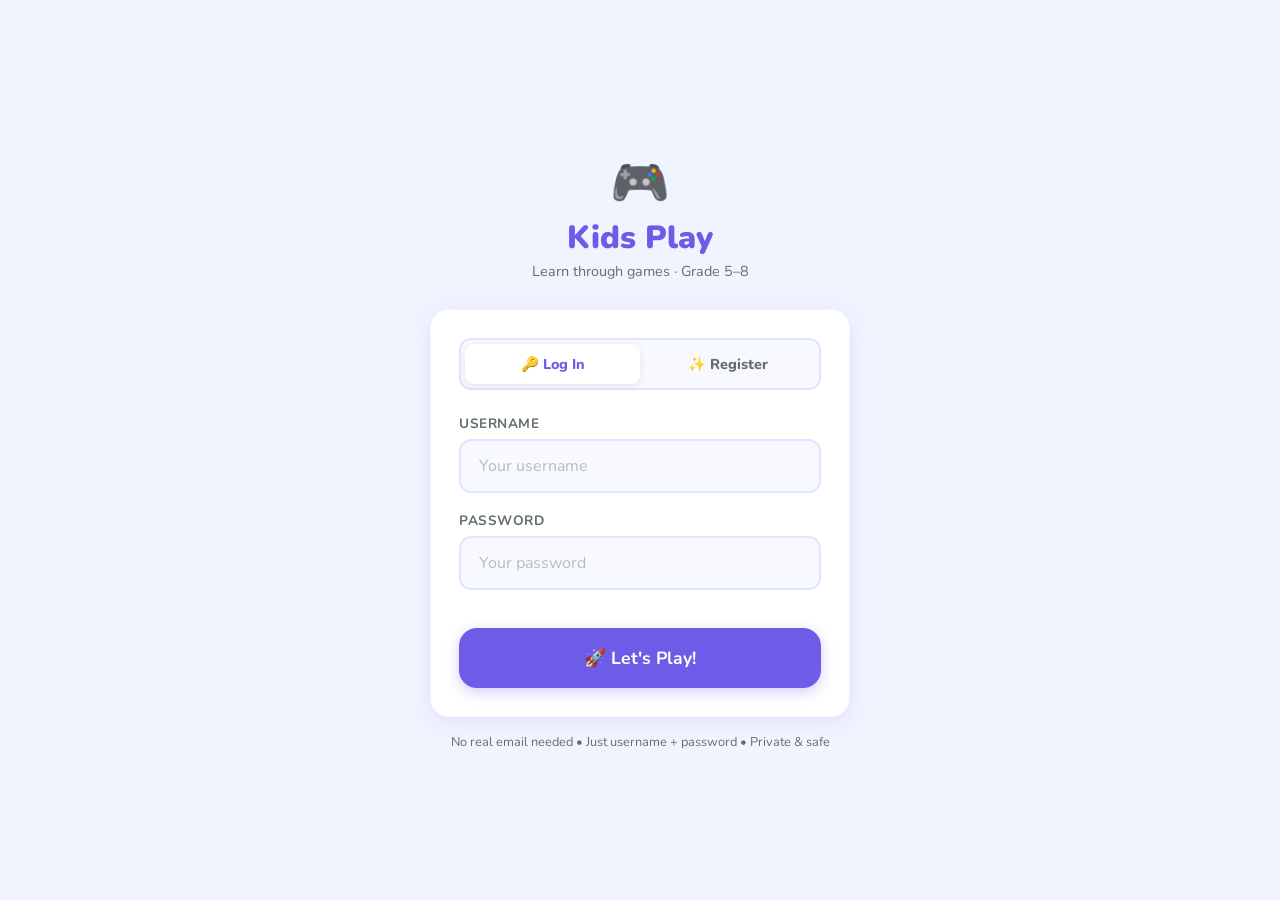
==== index.html @ 8d70ea82 "'Initial commit - Kids Play Phase 1" ====
<!doctype html>
<html lang="en">
<head>
  <meta charset="utf-8"/>
  <meta name="viewport" content="width=device-width, initial-scale=1"/>
  <title>Kids Play — Learn & Play!</title>
  <link rel="preconnect" href="https://fonts.googleapis.com"/>
  <link href="https://fonts.googleapis.com/css2?family=Nunito:wght@400;600;700;800;900&display=swap" rel="stylesheet"/>
  <link rel="stylesheet" href="css/style.css"/>
</head>
<body>
<div class="page-center">
  <div class="login-wrap">
    <div class="login-logo">
      <div class="login-logo-icon">🎮</div>
      <div class="login-logo-name">Kids Play</div>
      <div class="login-logo-tag">Learn through games · Grade 5–8</div>
    </div>

    <div class="card">
      <!-- Tabs -->
      <div class="login-tabs" role="tablist">
        <button class="login-tab active" id="tab-login" onclick="showTab('login')">🔑 Log In</button>
        <button class="login-tab" id="tab-register" onclick="showTab('register')">✨ Register</button>
      </div>

      <!-- Login form -->
      <div id="form-login">
        <div class="form-group">
          <label class="form-label" for="login-username">Username</label>
          <input type="text" id="login-username" class="form-input" placeholder="Your username" autocomplete="username" autocapitalize="none"/>
        </div>
        <div class="form-group">
          <label class="form-label" for="login-password">Password</label>
          <input type="password" id="login-password" class="form-input" placeholder="Your password" autocomplete="current-password"/>
        </div>
        <p class="form-error" id="login-error"></p>
        <button class="btn btn-primary btn-full btn-lg" id="login-btn" onclick="doLogin()">
          🚀 Let's Play!
        </button>
      </div>

      <!-- Register form -->
      <div id="form-register" class="hidden">
        <div class="form-group">
          <label class="form-label" for="reg-name">Your Name</label>
          <input type="text" id="reg-name" class="form-input" placeholder="e.g. Aarav" autocomplete="given-name"/>
        </div>
        <div class="form-group">
          <label class="form-label" for="reg-username">Choose a Username</label>
          <input type="text" id="reg-username" class="form-input" placeholder="e.g. aarav2024" autocomplete="username" autocapitalize="none"/>
          <p style="font-size:0.78rem; color:var(--text-muted); margin-top:4px;">Letters and numbers only. No spaces.</p>
        </div>
        <div class="form-group">
          <label class="form-label" for="reg-grade">Your Grade</label>
          <select id="reg-grade" class="form-input">
            <option value="">Select your grade...</option>
            <option value="5">Grade 5</option>
            <option value="6">Grade 6</option>
            <option value="7">Grade 7</option>
            <option value="8">Grade 8</option>
          </select>
        </div>
        <div class="form-group">
          <label class="form-label" for="reg-password">Password</label>
          <input type="password" id="reg-password" class="form-input" placeholder="At least 6 characters" autocomplete="new-password"/>
        </div>
        <p class="form-error" id="reg-error"></p>
        <button class="btn btn-success btn-full btn-lg" id="reg-btn" onclick="doRegister()">
          🌟 Create Account
        </button>
      </div>
    </div>

    <p style="text-align:center; font-size:0.8rem; color:var(--text-muted); margin-top:16px;">
      No real email needed • Just username + password • Private & safe
    </p>
  </div>
</div>

<script type="module">
  import { login, register, getSession } from "./js/auth.js";

  // If already logged in, go straight to dashboard
  (async () => {
    const session = await getSession();
    if (session) window.location.href = "pages/dashboard.html";
  })();

  window.showTab = function(tab) {
    document.getElementById("form-login").classList.toggle("hidden", tab !== "login");
    document.getElementById("form-register").classList.toggle("hidden", tab !== "register");
    document.getElementById("tab-login").classList.toggle("active", tab === "login");
    document.getElementById("tab-register").classList.toggle("active", tab === "register");
    document.getElementById("login-error").textContent = "";
    document.getElementById("reg-error").textContent = "";
  };

  window.doLogin = async function() {
    const username = document.getElementById("login-username").value.trim();
    const password = document.getElementById("login-password").value;
    const errEl    = document.getElementById("login-error");
    const btn      = document.getElementById("login-btn");

    if (!username || !password) { errEl.textContent = "Please enter your username and password."; return; }

    btn.disabled = true;
    btn.textContent = "Logging in...";
    errEl.textContent = "";

    try {
      await login({ username, password });
      window.location.href = "pages/dashboard.html";
    } catch (err) {
      errEl.textContent = "Username or password is wrong. Try again!";
      btn.disabled = false;
      btn.innerHTML = "🚀 Let's Play!";
    }
  };

  window.doRegister = async function() {
    const displayName = document.getElementById("reg-name").value.trim();
    const username    = document.getElementById("reg-username").value.trim().toLowerCase();
    const gradeId     = Number(document.getElementById("reg-grade").value);
    const password    = document.getElementById("reg-password").value;
    const errEl       = document.getElementById("reg-error");
    const btn         = document.getElementById("reg-btn");

    if (!displayName) { errEl.textContent = "Please enter your name."; return; }
    if (!username || !/^[a-z0-9_]+$/.test(username)) { errEl.textContent = "Username: letters and numbers only, no spaces."; return; }
    if (!gradeId) { errEl.textContent = "Please select your grade."; return; }
    if (password.length < 6) { errEl.textContent = "Password must be at least 6 characters."; return; }

    btn.disabled = true;
    btn.textContent = "Creating account...";
    errEl.textContent = "";

    try {
      await register({ username, displayName, password, gradeId });
      window.location.href = "pages/dashboard.html";
    } catch (err) {
      if (err.message?.includes("already")) {
        errEl.textContent = "That username is already taken. Try a different one!";
      } else {
        errEl.textContent = "Something went wrong. Please try again.";
      }
      btn.disabled = false;
      btn.innerHTML = "🌟 Create Account";
    }
  };

  // Allow Enter key to submit
  document.addEventListener("keydown", e => {
    if (e.key !== "Enter") return;
    const loginHidden = document.getElementById("form-login").classList.contains("hidden");
    if (!loginHidden) window.doLogin();
    else window.doRegister();
  });
</script>
</body>
</html>
---- css/style.css ----
@import url("https://fonts.googleapis.com/css2?family=Nunito:wght@400;600;700;800;900&display=swap");

*, *::before, *::after { box-sizing: border-box; margin: 0; padding: 0; }

:root {
  /* Brand */
  --primary:       #6c5ce7;
  --primary-light: #a29bfe;
  --primary-dark:  #5a4bd1;
  --secondary:     #00b894;
  --accent:        #fdcb6e;
  --danger:        #e17055;
  --info:          #0984e3;

  /* Background */
  --bg:            #f0f4ff;
  --bg-card:       #ffffff;
  --bg-muted:      #f8f9ff;

  /* Text */
  --text:          #2d3436;
  --text-muted:    #636e72;
  --text-light:    #b2bec3;

  /* Subject colours */
  --math-color:    #6c5ce7;
  --sci-color:     #00b894;
  --eng-color:     #0984e3;
  --soc-color:     #e17055;
  --hin-color:     #e84393;
  --csc-color:     #00cec9;

  /* Game colours */
  --correct:       #00b894;
  --correct-bg:    #e8f8f5;
  --wrong:         #e17055;
  --wrong-bg:      #fdf0ec;
  --streak:        #fdcb6e;

  /* Borders & shadows */
  --border:        #e0e6ff;
  --shadow:        0 4px 20px rgba(108,92,231,0.12);
  --shadow-sm:     0 2px 8px rgba(0,0,0,0.08);
  --shadow-lg:     0 8px 32px rgba(108,92,231,0.18);

  /* Radius */
  --r:             18px;
  --r-sm:          12px;
  --r-xs:          8px;
}

html { scroll-behavior: smooth; }

body {
  font-family: "Nunito", sans-serif;
  background: var(--bg);
  color: var(--text);
  min-height: 100vh;
  -webkit-font-smoothing: antialiased;
}

/* ---- Buttons ---- */
.btn {
  display: inline-flex;
  align-items: center;
  justify-content: center;
  gap: 8px;
  padding: 14px 28px;
  border: none;
  border-radius: var(--r-sm);
  font-family: inherit;
  font-size: 1rem;
  font-weight: 700;
  cursor: pointer;
  transition: transform 0.12s, box-shadow 0.15s, background 0.15s;
  min-height: 50px;
  text-decoration: none;
  white-space: nowrap;
}
.btn:active { transform: scale(0.96); }
.btn:disabled { opacity: 0.55; cursor: default; transform: none; }

.btn-primary { background: var(--primary); color: #fff; box-shadow: 0 4px 14px rgba(108,92,231,0.3); }
.btn-primary:hover:not(:disabled) { background: var(--primary-dark); box-shadow: 0 6px 20px rgba(108,92,231,0.4); }

.btn-success { background: var(--secondary); color: #fff; box-shadow: 0 4px 14px rgba(0,184,148,0.3); }
.btn-success:hover:not(:disabled) { background: #00a381; }

.btn-outline { background: transparent; color: var(--primary); border: 2px solid var(--primary); }
.btn-outline:hover:not(:disabled) { background: var(--primary); color: #fff; }

.btn-ghost { background: var(--bg-muted); color: var(--text-muted); border: 2px solid var(--border); }
.btn-ghost:hover:not(:disabled) { background: var(--border); color: var(--text); }

.btn-lg { padding: 18px 36px; font-size: 1.1rem; min-height: 58px; border-radius: var(--r); }
.btn-full { width: 100%; }

/* ---- Card ---- */
.card {
  background: var(--bg-card);
  border-radius: var(--r);
  box-shadow: var(--shadow);
  padding: 28px;
  border: 1px solid rgba(108,92,231,0.08);
}
.card-sm { padding: 18px; border-radius: var(--r-sm); }

/* ---- Form ---- */
.form-group { margin-bottom: 18px; }
.form-label {
  display: block;
  font-size: 0.85rem;
  font-weight: 700;
  color: var(--text-muted);
  margin-bottom: 6px;
  text-transform: uppercase;
  letter-spacing: 0.04em;
}
.form-input {
  display: block;
  width: 100%;
  padding: 14px 18px;
  border: 2px solid var(--border);
  border-radius: var(--r-sm);
  font-family: inherit;
  font-size: 1rem;
  color: var(--text);
  background: var(--bg-muted);
  outline: none;
  transition: border-color 0.18s, box-shadow 0.18s;
}
.form-input:focus {
  border-color: var(--primary);
  box-shadow: 0 0 0 3px rgba(108,92,231,0.12);
}
.form-input::placeholder { color: var(--text-light); }
select.form-input { cursor: pointer; }

.form-error {
  color: var(--danger);
  font-size: 0.85rem;
  font-weight: 600;
  margin-top: 6px;
  min-height: 20px;
}

/* ---- Page layout ---- */
.page-center {
  min-height: 100vh;
  display: flex;
  align-items: center;
  justify-content: center;
  padding: 20px;
}
.page-wrap {
  max-width: 900px;
  margin: 0 auto;
  padding: 24px 20px;
}

/* ---- Header / nav bar ---- */
.kp-header {
  background: #fff;
  border-bottom: 2px solid var(--border);
  padding: 14px 20px;
  position: sticky;
  top: 0;
  z-index: 50;
  display: flex;
  align-items: center;
  gap: 12px;
}
.kp-logo {
  font-size: 1.4rem;
  font-weight: 900;
  color: var(--primary);
  text-decoration: none;
  display: flex;
  align-items: center;
  gap: 8px;
}
.kp-logo .logo-dot { color: var(--accent); }
.kp-header-right { margin-left: auto; display: flex; align-items: center; gap: 10px; }
.kp-avatar {
  width: 38px; height: 38px;
  border-radius: 50%;
  display: flex; align-items: center; justify-content: center;
  font-size: 1rem; font-weight: 800; color: #fff;
}
.kp-username { font-weight: 700; font-size: 0.95rem; color: var(--text); }

/* ---- Section heading ---- */
.section-title {
  font-size: 1.4rem;
  font-weight: 800;
  color: var(--text);
  margin-bottom: 6px;
}
.section-sub {
  font-size: 0.95rem;
  color: var(--text-muted);
  margin-bottom: 24px;
}

/* ---- Subject cards grid ---- */
.subject-grid {
  display: grid;
  grid-template-columns: repeat(auto-fill, minmax(160px, 1fr));
  gap: 16px;
  margin-bottom: 30px;
}
.subject-card {
  background: var(--bg-card);
  border-radius: var(--r);
  padding: 24px 16px;
  text-align: center;
  cursor: pointer;
  border: 3px solid transparent;
  box-shadow: var(--shadow-sm);
  transition: transform 0.15s, box-shadow 0.15s, border-color 0.15s;
  user-select: none;
}
.subject-card:hover { transform: translateY(-4px); box-shadow: var(--shadow); }
.subject-card.active {
  border-color: var(--subject-color, var(--primary));
  box-shadow: 0 0 0 4px rgba(108,92,231,0.12);
  transform: translateY(-2px);
}
.subject-emoji { font-size: 2.4rem; margin-bottom: 10px; }
.subject-name { font-size: 0.95rem; font-weight: 800; color: var(--text); }
.subject-count { font-size: 0.78rem; color: var(--text-muted); margin-top: 4px; }

/* ---- Topic list ---- */
.topic-list {
  display: grid;
  grid-template-columns: repeat(auto-fill, minmax(200px, 1fr));
  gap: 12px;
}
.topic-card {
  background: var(--bg-card);
  border-radius: var(--r-sm);
  padding: 18px 20px;
  cursor: pointer;
  border: 2px solid var(--border);
  box-shadow: var(--shadow-sm);
  transition: transform 0.12s, border-color 0.15s, box-shadow 0.15s;
  display: flex;
  align-items: center;
  gap: 12px;
}
.topic-card:hover {
  transform: translateY(-2px);
  border-color: var(--primary-light);
  box-shadow: var(--shadow);
}
.topic-icon {
  width: 40px; height: 40px;
  border-radius: 50%;
  display: flex; align-items: center; justify-content: center;
  font-size: 1.1rem;
  flex-shrink: 0;
}
.topic-info { flex: 1; }
.topic-name { font-weight: 800; font-size: 0.95rem; color: var(--text); }
.topic-desc { font-size: 0.78rem; color: var(--text-muted); margin-top: 2px; }
.topic-arrow { color: var(--text-light); font-size: 1.2rem; }

/* ---- Breadcrumb ---- */
.breadcrumb {
  display: flex;
  align-items: center;
  gap: 6px;
  font-size: 0.85rem;
  color: var(--text-muted);
  margin-bottom: 20px;
  flex-wrap: wrap;
}
.breadcrumb span { color: var(--primary); font-weight: 700; }
.breadcrumb .sep { color: var(--text-light); }

/* ---- Game screen ---- */
.game-wrap {
  max-width: 680px;
  margin: 0 auto;
  padding: 20px;
}

.game-progress-bar {
  background: var(--border);
  border-radius: 999px;
  height: 10px;
  margin-bottom: 10px;
  overflow: hidden;
}
.game-progress-fill {
  height: 100%;
  background: linear-gradient(90deg, var(--primary), var(--primary-light));
  border-radius: 999px;
  transition: width 0.4s ease;
}

.game-stats {
  display: flex;
  justify-content: space-between;
  align-items: center;
  margin-bottom: 24px;
  flex-wrap: wrap;
  gap: 8px;
}
.game-stat {
  display: flex;
  align-items: center;
  gap: 5px;
  font-weight: 700;
  font-size: 0.9rem;
  background: var(--bg-card);
  border-radius: 999px;
  padding: 6px 14px;
  box-shadow: var(--shadow-sm);
}
.stat-icon { font-size: 1rem; }

/* Question card */
.question-card {
  background: var(--bg-card);
  border-radius: var(--r);
  padding: 28px;
  box-shadow: var(--shadow);
  margin-bottom: 20px;
  border: 2px solid var(--border);
}
.question-meta {
  font-size: 0.8rem;
  font-weight: 700;
  color: var(--primary);
  text-transform: uppercase;
  letter-spacing: 0.05em;
  margin-bottom: 12px;
}
.question-text {
  font-size: 1.2rem;
  font-weight: 800;
  color: var(--text);
  line-height: 1.5;
  margin-bottom: 24px;
}

/* Options */
.options-grid {
  display: grid;
  grid-template-columns: 1fr 1fr;
  gap: 12px;
}
.option-btn {
  background: var(--bg-muted);
  border: 2.5px solid var(--border);
  border-radius: var(--r-sm);
  padding: 14px 16px;
  text-align: left;
  cursor: pointer;
  font-family: inherit;
  font-size: 0.95rem;
  font-weight: 700;
  color: var(--text);
  display: flex;
  align-items: center;
  gap: 10px;
  transition: background 0.12s, border-color 0.12s, transform 0.12s, box-shadow 0.12s;
  min-height: 56px;
}
.option-btn:hover:not(:disabled) {
  background: #f0ecff;
  border-color: var(--primary-light);
  transform: translateY(-1px);
  box-shadow: var(--shadow-sm);
}
.option-letter {
  width: 30px; height: 30px;
  border-radius: 50%;
  background: var(--border);
  color: var(--text-muted);
  display: flex; align-items: center; justify-content: center;
  font-weight: 900;
  font-size: 0.85rem;
  flex-shrink: 0;
  transition: background 0.12s, color 0.12s;
}
.option-btn:hover:not(:disabled) .option-letter {
  background: var(--primary);
  color: #fff;
}
.option-btn.correct {
  background: var(--correct-bg) !important;
  border-color: var(--correct) !important;
}
.option-btn.correct .option-letter {
  background: var(--correct) !important;
  color: #fff !important;
}
.option-btn.wrong {
  background: var(--wrong-bg) !important;
  border-color: var(--wrong) !important;
}
.option-btn.wrong .option-letter {
  background: var(--wrong) !important;
  color: #fff !important;
}
.option-btn:disabled { cursor: default; transform: none; }

/* Feedback box */
.feedback-box {
  border-radius: var(--r-sm);
  padding: 18px 20px;
  margin-top: 16px;
  animation: slideUp 0.3s ease-out;
  display: none;
}
.feedback-box.show { display: block; }
.feedback-box.correct {
  background: var(--correct-bg);
  border: 2px solid var(--correct);
}
.feedback-box.wrong {
  background: var(--wrong-bg);
  border: 2px solid var(--wrong);
}
.feedback-title {
  font-size: 1.05rem;
  font-weight: 900;
  margin-bottom: 6px;
  display: flex;
  align-items: center;
  gap: 8px;
}
.feedback-title.correct { color: var(--correct); }
.feedback-title.wrong   { color: var(--wrong); }
.feedback-body { font-size: 0.9rem; color: var(--text); line-height: 1.55; }
.feedback-explanation {
  margin-top: 8px;
  padding-top: 8px;
  border-top: 1px solid rgba(0,0,0,0.08);
  font-size: 0.88rem;
  color: var(--text-muted);
}

/* ---- Results screen ---- */
.results-card {
  background: var(--bg-card);
  border-radius: var(--r);
  box-shadow: var(--shadow-lg);
  padding: 36px 28px;
  text-align: center;
  max-width: 520px;
  margin: 0 auto;
}
.results-emoji { font-size: 3.5rem; margin-bottom: 10px; }
.results-title {
  font-size: 1.8rem;
  font-weight: 900;
  color: var(--primary);
  margin-bottom: 6px;
}
.results-subtitle { font-size: 1rem; color: var(--text-muted); margin-bottom: 24px; }

.stats-grid {
  display: grid;
  grid-template-columns: repeat(3, 1fr);
  gap: 14px;
  margin-bottom: 24px;
}
.stat-block {
  background: var(--bg-muted);
  border-radius: var(--r-sm);
  padding: 16px 10px;
  border: 2px solid var(--border);
}
.stat-value {
  font-size: 1.6rem;
  font-weight: 900;
  color: var(--primary);
  line-height: 1;
}
.stat-label {
  font-size: 0.75rem;
  color: var(--text-muted);
  font-weight: 700;
  margin-top: 4px;
  text-transform: uppercase;
  letter-spacing: 0.04em;
}

.results-actions {
  display: flex;
  flex-direction: column;
  gap: 10px;
}

/* ---- Login page ---- */
.login-wrap {
  max-width: 420px;
  width: 100%;
}
.login-logo {
  text-align: center;
  margin-bottom: 28px;
}
.login-logo-icon { font-size: 3rem; }
.login-logo-name {
  font-size: 2rem;
  font-weight: 900;
  color: var(--primary);
}
.login-logo-tag { font-size: 0.9rem; color: var(--text-muted); margin-top: 2px; }
.login-tabs {
  display: flex;
  background: var(--bg-muted);
  border-radius: var(--r-sm);
  padding: 4px;
  margin-bottom: 24px;
  border: 2px solid var(--border);
}
.login-tab {
  flex: 1;
  padding: 10px;
  text-align: center;
  border-radius: 9px;
  font-weight: 800;
  font-size: 0.9rem;
  cursor: pointer;
  color: var(--text-muted);
  transition: background 0.15s, color 0.15s, box-shadow 0.15s;
  border: none;
  background: transparent;
  font-family: inherit;
}
.login-tab.active {
  background: #fff;
  color: var(--primary);
  box-shadow: var(--shadow-sm);
}

/* ---- Floating stars animation ---- */
@keyframes slideUp {
  from { opacity: 0; transform: translateY(10px); }
  to   { opacity: 1; transform: translateY(0); }
}
@keyframes bounce {
  0%,100% { transform: scale(1); }
  50%      { transform: scale(1.2); }
}
@keyframes confetti {
  0%   { transform: translateY(0) rotate(0deg); opacity: 1; }
  100% { transform: translateY(-80px) rotate(360deg); opacity: 0; }
}
.score-pop {
  position: fixed;
  font-size: 1.6rem;
  font-weight: 900;
  color: var(--secondary);
  pointer-events: none;
  animation: confetti 1s ease-out forwards;
  z-index: 999;
}

/* ---- Streak badge ---- */
.streak-badge {
  background: linear-gradient(135deg, var(--accent), #f0a500);
  color: #fff;
  border-radius: 999px;
  padding: 4px 12px;
  font-size: 0.85rem;
  font-weight: 800;
  display: inline-flex;
  align-items: center;
  gap: 4px;
  box-shadow: 0 2px 8px rgba(253,203,110,0.4);
  animation: bounce 0.3s ease;
}

/* ---- Avatar colours ---- */
.avatar-purple  { background: #6c5ce7; }
.avatar-green   { background: #00b894; }
.avatar-blue    { background: #0984e3; }
.avatar-orange  { background: #e17055; }
.avatar-pink    { background: #e84393; }
.avatar-teal    { background: #00cec9; }

/* ---- Empty state ---- */
.empty-state {
  text-align: center;
  padding: 40px 20px;
  color: var(--text-muted);
}
.empty-state-emoji { font-size: 3rem; margin-bottom: 12px; }
.empty-state-text { font-size: 1rem; font-weight: 700; }

/* ---- Utility ---- */
.hidden { display: none !important; }
.text-center { text-align: center; }
.mt-4 { margin-top: 16px; }
.mb-4 { margin-bottom: 16px; }
.gap-2 { gap: 8px; }
.fw-bold { font-weight: 800; }
.text-primary { color: var(--primary); }
.text-muted { color: var(--text-muted); }
.text-success { color: var(--correct); }
.text-danger  { color: var(--wrong); }

/* ---- Responsive ---- */
@media (max-width: 600px) {
  .options-grid { grid-template-columns: 1fr; }
  .stats-grid { grid-template-columns: repeat(2, 1fr); }
  .subject-grid { grid-template-columns: repeat(2, 1fr); }
  .topic-list { grid-template-columns: 1fr; }
  .question-text { font-size: 1.05rem; }
  .card { padding: 18px; }
  .game-wrap { padding: 12px; }
  input, select, textarea, button { font-size: 16px !important; }
}
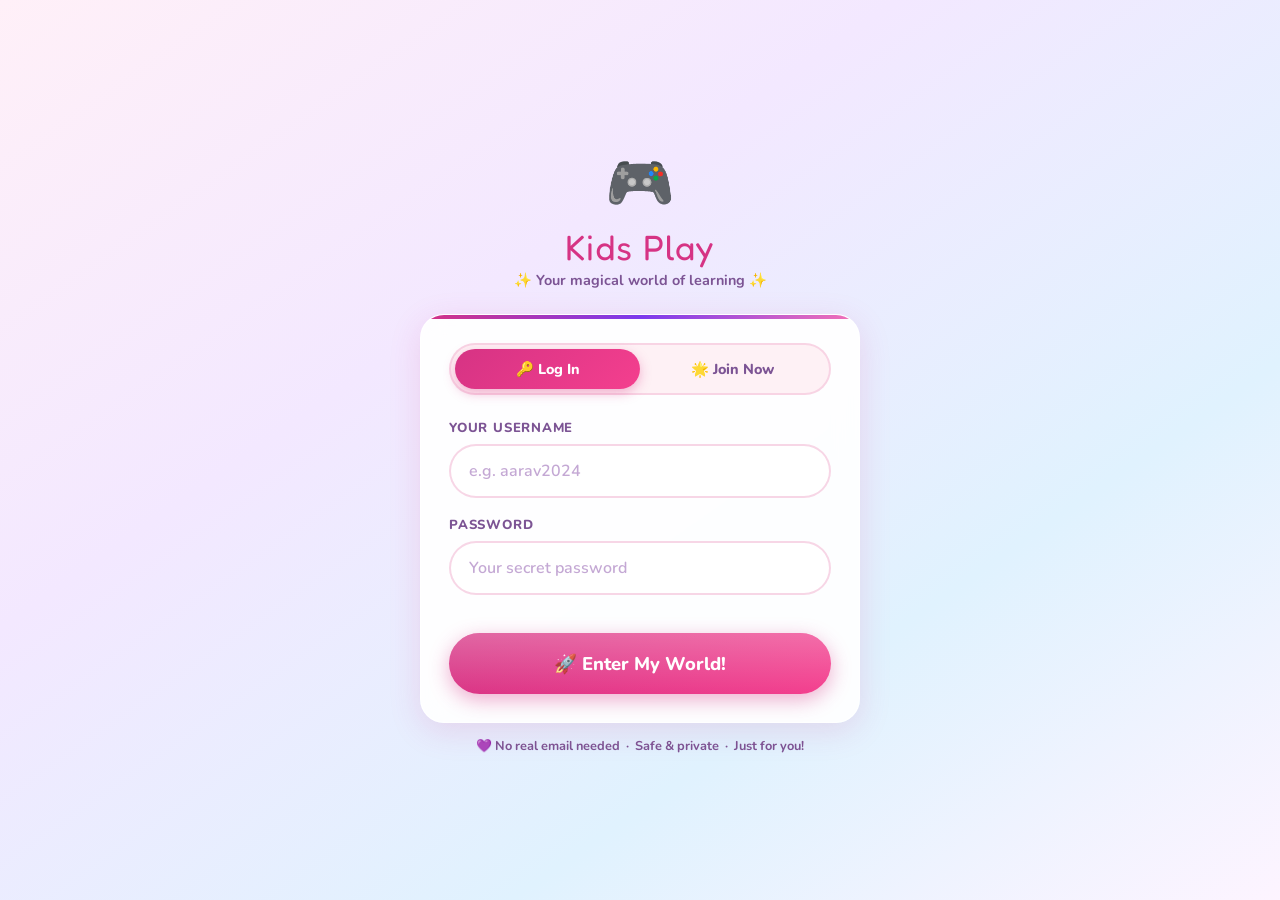
==== commit 7638b128: "Magical UI overhaul + avatar system" ====
--- a/index.html
+++ b/index.html
@@ -3,56 +3,54 @@
 <head>
   <meta charset="utf-8"/>
   <meta name="viewport" content="width=device-width, initial-scale=1"/>
-  <title>Kids Play — Learn & Play!</title>
+  <title>Kids Play ✨ — Your Magical Learning World</title>
   <link rel="preconnect" href="https://fonts.googleapis.com"/>
-  <link href="https://fonts.googleapis.com/css2?family=Nunito:wght@400;600;700;800;900&display=swap" rel="stylesheet"/>
+  <link href="https://fonts.googleapis.com/css2?family=Fredoka+One&family=Nunito:wght@400;600;700;800;900&display=swap" rel="stylesheet"/>
   <link rel="stylesheet" href="css/style.css"/>
 </head>
 <body>
 <div class="page-center">
   <div class="login-wrap">
     <div class="login-logo">
-      <div class="login-logo-icon">🎮</div>
+      <span class="login-logo-icon">🎮</span>
       <div class="login-logo-name">Kids Play</div>
-      <div class="login-logo-tag">Learn through games · Grade 5–8</div>
+      <div class="login-logo-tag">✨ Your magical world of learning ✨</div>
     </div>
 
     <div class="card">
-      <!-- Tabs -->
-      <div class="login-tabs" role="tablist">
+      <div class="login-tabs">
         <button class="login-tab active" id="tab-login" onclick="showTab('login')">🔑 Log In</button>
-        <button class="login-tab" id="tab-register" onclick="showTab('register')">✨ Register</button>
+        <button class="login-tab" id="tab-register" onclick="showTab('register')">🌟 Join Now</button>
       </div>
 
-      <!-- Login form -->
+      <!-- Login -->
       <div id="form-login">
         <div class="form-group">
-          <label class="form-label" for="login-username">Username</label>
-          <input type="text" id="login-username" class="form-input" placeholder="Your username" autocomplete="username" autocapitalize="none"/>
+          <label class="form-label">Your Username</label>
+          <input type="text" id="login-username" class="form-input" placeholder="e.g. aarav2024" autocapitalize="none"/>
         </div>
         <div class="form-group">
-          <label class="form-label" for="login-password">Password</label>
-          <input type="password" id="login-password" class="form-input" placeholder="Your password" autocomplete="current-password"/>
+          <label class="form-label">Password</label>
+          <input type="password" id="login-password" class="form-input" placeholder="Your secret password"/>
         </div>
         <p class="form-error" id="login-error"></p>
         <button class="btn btn-primary btn-full btn-lg" id="login-btn" onclick="doLogin()">
-          🚀 Let's Play!
+          🚀 Enter My World!
         </button>
       </div>
 
-      <!-- Register form -->
+      <!-- Register -->
       <div id="form-register" class="hidden">
         <div class="form-group">
-          <label class="form-label" for="reg-name">Your Name</label>
-          <input type="text" id="reg-name" class="form-input" placeholder="e.g. Aarav" autocomplete="given-name"/>
+          <label class="form-label">Your Name</label>
+          <input type="text" id="reg-name" class="form-input" placeholder="e.g. Priya"/>
         </div>
         <div class="form-group">
-          <label class="form-label" for="reg-username">Choose a Username</label>
-          <input type="text" id="reg-username" class="form-input" placeholder="e.g. aarav2024" autocomplete="username" autocapitalize="none"/>
-          <p style="font-size:0.78rem; color:var(--text-muted); margin-top:4px;">Letters and numbers only. No spaces.</p>
+          <label class="form-label">Choose a Username</label>
+          <input type="text" id="reg-username" class="form-input" placeholder="e.g. priya2024" autocapitalize="none"/>
         </div>
         <div class="form-group">
-          <label class="form-label" for="reg-grade">Your Grade</label>
+          <label class="form-label">Your Grade</label>
           <select id="reg-grade" class="form-input">
             <option value="">Select your grade...</option>
             <option value="5">Grade 5</option>
@@ -62,26 +60,51 @@
           </select>
         </div>
         <div class="form-group">
-          <label class="form-label" for="reg-password">Password</label>
-          <input type="password" id="reg-password" class="form-input" placeholder="At least 6 characters" autocomplete="new-password"/>
+          <label class="form-label">Choose Your Avatar ✨</label>
+          <div class="avatar-picker-grid" id="avatar-grid"></div>
+        </div>
+        <div class="form-group">
+          <label class="form-label">Password</label>
+          <input type="password" id="reg-password" class="form-input" placeholder="At least 6 characters"/>
         </div>
         <p class="form-error" id="reg-error"></p>
-        <button class="btn btn-success btn-full btn-lg" id="reg-btn" onclick="doRegister()">
-          🌟 Create Account
+        <button class="btn btn-primary btn-full btn-lg" id="reg-btn" onclick="doRegister()">
+          🌟 Create My Account!
         </button>
       </div>
     </div>
 
-    <p style="text-align:center; font-size:0.8rem; color:var(--text-muted); margin-top:16px;">
-      No real email needed • Just username + password • Private & safe
+    <p style="text-align:center; font-size:0.8rem; color:var(--text-muted); margin-top:14px; font-weight:700;">
+      💜 No real email needed &nbsp;·&nbsp; Safe & private &nbsp;·&nbsp; Just for you!
     </p>
   </div>
 </div>
 
 <script type="module">
   import { login, register, getSession } from "./js/auth.js";
+  import { AVATARS, initSparkles } from "./js/avatars.js";
 
-  // If already logged in, go straight to dashboard
+  initSparkles(18);
+
+  let selectedAvatar = "star_princess";
+
+  // Build avatar picker
+  const grid = document.getElementById("avatar-grid");
+  AVATARS.forEach(av => {
+    const div = document.createElement("div");
+    div.className = "avatar-option" + (av.id === selectedAvatar ? " selected" : "");
+    div.dataset.id = av.id;
+    div.style.background = av.gradient;
+    div.innerHTML = `<span class="av-emoji">${av.emoji}</span><span class="av-label">${av.label}</span>`;
+    div.addEventListener("click", () => {
+      document.querySelectorAll(".avatar-option").forEach(o => o.classList.remove("selected"));
+      div.classList.add("selected");
+      selectedAvatar = av.id;
+    });
+    grid.appendChild(div);
+  });
+
+  // Redirect if already logged in
   (async () => {
     const session = await getSession();
     if (session) window.location.href = "pages/dashboard.html";
@@ -101,20 +124,16 @@
     const password = document.getElementById("login-password").value;
     const errEl    = document.getElementById("login-error");
     const btn      = document.getElementById("login-btn");
-
-    if (!username || !password) { errEl.textContent = "Please enter your username and password."; return; }
-
-    btn.disabled = true;
-    btn.textContent = "Logging in...";
+    if (!username || !password) { errEl.textContent = "Please fill in both fields! 🌸"; return; }
+    btn.disabled = true; btn.textContent = "Opening your world... ✨";
     errEl.textContent = "";
-
     try {
       await login({ username, password });
       window.location.href = "pages/dashboard.html";
-    } catch (err) {
-      errEl.textContent = "Username or password is wrong. Try again!";
+    } catch {
+      errEl.textContent = "Hmm, wrong username or password. Try again! 💜";
       btn.disabled = false;
-      btn.innerHTML = "🚀 Let's Play!";
+      btn.innerHTML = "🚀 Enter My World!";
     }
   };
 
@@ -125,35 +144,25 @@
     const password    = document.getElementById("reg-password").value;
     const errEl       = document.getElementById("reg-error");
     const btn         = document.getElementById("reg-btn");
-
-    if (!displayName) { errEl.textContent = "Please enter your name."; return; }
-    if (!username || !/^[a-z0-9_]+$/.test(username)) { errEl.textContent = "Username: letters and numbers only, no spaces."; return; }
-    if (!gradeId) { errEl.textContent = "Please select your grade."; return; }
-    if (password.length < 6) { errEl.textContent = "Password must be at least 6 characters."; return; }
-
-    btn.disabled = true;
-    btn.textContent = "Creating account...";
+    if (!displayName) { errEl.textContent = "Please enter your name! 🌸"; return; }
+    if (!username || !/^[a-z0-9_]+$/.test(username)) { errEl.textContent = "Username: only letters, numbers and underscore!"; return; }
+    if (!gradeId) { errEl.textContent = "Please select your grade! 📚"; return; }
+    if (password.length < 6) { errEl.textContent = "Password must be at least 6 characters! 🔒"; return; }
+    btn.disabled = true; btn.textContent = "Creating your world... 🌟";
     errEl.textContent = "";
-
     try {
-      await register({ username, displayName, password, gradeId });
+      await register({ username, displayName, password, gradeId, avatarType: selectedAvatar });
       window.location.href = "pages/dashboard.html";
     } catch (err) {
-      if (err.message?.includes("already")) {
-        errEl.textContent = "That username is already taken. Try a different one!";
-      } else {
-        errEl.textContent = "Something went wrong. Please try again.";
-      }
+      errEl.textContent = err.message?.includes("already") ? "That username is taken! Try a different one 💜" : "Something went wrong. Try again! 💜";
       btn.disabled = false;
-      btn.innerHTML = "🌟 Create Account";
+      btn.innerHTML = "🌟 Create My Account!";
     }
   };
 
-  // Allow Enter key to submit
   document.addEventListener("keydown", e => {
     if (e.key !== "Enter") return;
-    const loginHidden = document.getElementById("form-login").classList.contains("hidden");
-    if (!loginHidden) window.doLogin();
+    if (!document.getElementById("form-login").classList.contains("hidden")) window.doLogin();
     else window.doRegister();
   });
 </script>
--- a/css/style.css
+++ b/css/style.css
@@ -1,62 +1,96 @@
-@import url("https://fonts.googleapis.com/css2?family=Nunito:wght@400;600;700;800;900&display=swap");
+@import url("https://fonts.googleapis.com/css2?family=Fredoka+One&family=Nunito:wght@400;600;700;800;900&display=swap");
 
 *, *::before, *::after { box-sizing: border-box; margin: 0; padding: 0; }
 
 :root {
-  /* Brand */
-  --primary:       #6c5ce7;
-  --primary-light: #a29bfe;
-  --primary-dark:  #5a4bd1;
-  --secondary:     #00b894;
-  --accent:        #fdcb6e;
-  --danger:        #e17055;
-  --info:          #0984e3;
-
-  /* Background */
-  --bg:            #f0f4ff;
-  --bg-card:       #ffffff;
-  --bg-muted:      #f8f9ff;
+  /* Magical palette */
+  --primary:        #d63384;
+  --primary-light:  #f472b6;
+  --primary-dark:   #9d174d;
+  --secondary:      #7c3aed;
+  --accent:         #fbbf24;
+  --accent-2:       #f472b6;
+  --teal:           #0891b2;
+  --mint:           #10b981;
+
+  /* Backgrounds */
+  --bg:             #fff0f8;
+  --bg-card:        rgba(255,255,255,0.92);
+  --bg-glass:       rgba(255,255,255,0.75);
+  --bg-muted:       rgba(255,240,248,0.8);
 
   /* Text */
-  --text:          #2d3436;
-  --text-muted:    #636e72;
-  --text-light:    #b2bec3;
-
-  /* Subject colours */
-  --math-color:    #6c5ce7;
-  --sci-color:     #00b894;
-  --eng-color:     #0984e3;
-  --soc-color:     #e17055;
-  --hin-color:     #e84393;
-  --csc-color:     #00cec9;
-
-  /* Game colours */
-  --correct:       #00b894;
-  --correct-bg:    #e8f8f5;
-  --wrong:         #e17055;
-  --wrong-bg:      #fdf0ec;
-  --streak:        #fdcb6e;
-
-  /* Borders & shadows */
-  --border:        #e0e6ff;
-  --shadow:        0 4px 20px rgba(108,92,231,0.12);
-  --shadow-sm:     0 2px 8px rgba(0,0,0,0.08);
-  --shadow-lg:     0 8px 32px rgba(108,92,231,0.18);
+  --text:           #3b1f4e;
+  --text-muted:     #7c5494;
+  --text-light:     #c4a8d4;
+
+  /* Game */
+  --correct:        #059669;
+  --correct-bg:     #ecfdf5;
+  --wrong:          #dc2626;
+  --wrong-bg:       #fef2f2;
+  --streak:         #f59e0b;
+
+  /* Shadows & glows */
+  --shadow:         0 8px 32px rgba(214,51,132,0.15);
+  --shadow-sm:      0 4px 16px rgba(124,58,237,0.1);
+  --shadow-lg:      0 16px 48px rgba(214,51,132,0.25);
+  --glow-pink:      0 0 24px rgba(244,114,182,0.5);
+  --glow-purple:    0 0 24px rgba(124,58,237,0.4);
 
   /* Radius */
-  --r:             18px;
-  --r-sm:          12px;
-  --r-xs:          8px;
+  --r:              24px;
+  --r-sm:           16px;
+  --r-xs:           10px;
+
+  /* Border */
+  --border:         rgba(214,51,132,0.15);
 }
 
 html { scroll-behavior: smooth; }
 
 body {
   font-family: "Nunito", sans-serif;
-  background: var(--bg);
+  background: linear-gradient(145deg, #fff0f8 0%, #f3e8ff 35%, #e0f2fe 70%, #fdf4ff 100%);
+  background-attachment: fixed;
   color: var(--text);
   min-height: 100vh;
   -webkit-font-smoothing: antialiased;
+}
+
+/* ---- Sparkle background ---- */
+.sparkle-bg {
+  position: fixed;
+  inset: 0;
+  pointer-events: none;
+  z-index: 0;
+  overflow: hidden;
+}
+.sparkle {
+  position: absolute;
+  font-size: 1rem;
+  opacity: 0;
+  animation: floatStar linear infinite;
+  user-select: none;
+}
+@keyframes floatStar {
+  0%   { transform: translateY(100vh) rotate(0deg) scale(0.5); opacity: 0; }
+  10%  { opacity: 0.7; }
+  90%  { opacity: 0.4; }
+  100% { transform: translateY(-20px) rotate(360deg) scale(1.2); opacity: 0; }
+}
+
+/* Content above sparkles */
+.kp-header, .page-center, .page-wrap,
+.game-wrap, .results-card, #results-card {
+  position: relative; z-index: 1;
+}
+
+/* ---- Typography ---- */
+h1, h2, .section-title, .results-title,
+.login-logo-name, .kp-logo {
+  font-family: "Fredoka One", cursive !important;
+  letter-spacing: 0.02em;
 }
 
 /* ---- Buttons ---- */
@@ -67,84 +101,132 @@
   gap: 8px;
   padding: 14px 28px;
   border: none;
-  border-radius: var(--r-sm);
-  font-family: inherit;
+  border-radius: 999px;
+  font-family: "Nunito", sans-serif;
   font-size: 1rem;
-  font-weight: 700;
+  font-weight: 800;
   cursor: pointer;
-  transition: transform 0.12s, box-shadow 0.15s, background 0.15s;
-  min-height: 50px;
+  transition: transform 0.12s, box-shadow 0.15s, filter 0.15s;
+  min-height: 52px;
   text-decoration: none;
   white-space: nowrap;
-}
-.btn:active { transform: scale(0.96); }
-.btn:disabled { opacity: 0.55; cursor: default; transform: none; }
-
-.btn-primary { background: var(--primary); color: #fff; box-shadow: 0 4px 14px rgba(108,92,231,0.3); }
-.btn-primary:hover:not(:disabled) { background: var(--primary-dark); box-shadow: 0 6px 20px rgba(108,92,231,0.4); }
-
-.btn-success { background: var(--secondary); color: #fff; box-shadow: 0 4px 14px rgba(0,184,148,0.3); }
-.btn-success:hover:not(:disabled) { background: #00a381; }
-
-.btn-outline { background: transparent; color: var(--primary); border: 2px solid var(--primary); }
-.btn-outline:hover:not(:disabled) { background: var(--primary); color: #fff; }
-
-.btn-ghost { background: var(--bg-muted); color: var(--text-muted); border: 2px solid var(--border); }
-.btn-ghost:hover:not(:disabled) { background: var(--border); color: var(--text); }
-
-.btn-lg { padding: 18px 36px; font-size: 1.1rem; min-height: 58px; border-radius: var(--r); }
+  position: relative;
+  overflow: hidden;
+}
+.btn::after {
+  content: "";
+  position: absolute;
+  inset: 0;
+  background: linear-gradient(rgba(255,255,255,0.25), transparent);
+  border-radius: inherit;
+  pointer-events: none;
+}
+.btn:active { transform: scale(0.95); }
+.btn:disabled { opacity: 0.5; cursor: default; transform: none; }
+
+.btn-primary {
+  background: linear-gradient(135deg, var(--primary), #f43f8e);
+  color: #fff;
+  box-shadow: 0 6px 20px rgba(214,51,132,0.4);
+}
+.btn-primary:hover:not(:disabled) {
+  filter: brightness(1.08);
+  box-shadow: 0 8px 28px rgba(214,51,132,0.55);
+  transform: translateY(-1px);
+}
+.btn-success {
+  background: linear-gradient(135deg, #059669, #10b981);
+  color: #fff;
+  box-shadow: 0 6px 20px rgba(5,150,105,0.35);
+}
+.btn-success:hover:not(:disabled) {
+  filter: brightness(1.08);
+  transform: translateY(-1px);
+}
+.btn-outline {
+  background: transparent;
+  color: var(--primary);
+  border: 2.5px solid var(--primary);
+}
+.btn-outline:hover:not(:disabled) {
+  background: var(--primary);
+  color: #fff;
+}
+.btn-ghost {
+  background: var(--bg-glass);
+  color: var(--text-muted);
+  border: 2px solid var(--border);
+  backdrop-filter: blur(8px);
+}
+.btn-ghost:hover:not(:disabled) {
+  background: rgba(255,255,255,0.95);
+  border-color: var(--primary-light);
+  color: var(--primary);
+}
+.btn-lg { padding: 18px 40px; font-size: 1.15rem; min-height: 60px; }
 .btn-full { width: 100%; }
 
-/* ---- Card ---- */
+/* ---- Cards ---- */
 .card {
   background: var(--bg-card);
   border-radius: var(--r);
   box-shadow: var(--shadow);
   padding: 28px;
-  border: 1px solid rgba(108,92,231,0.08);
+  border: 1.5px solid rgba(255,255,255,0.9);
+  backdrop-filter: blur(12px);
+  position: relative;
+  overflow: hidden;
+}
+.card::before {
+  content: "";
+  position: absolute;
+  top: 0; left: 0; right: 0;
+  height: 4px;
+  background: linear-gradient(90deg, var(--primary), var(--secondary), var(--primary-light));
+  border-radius: var(--r) var(--r) 0 0;
 }
 .card-sm { padding: 18px; border-radius: var(--r-sm); }
 
-/* ---- Form ---- */
+/* ---- Forms ---- */
 .form-group { margin-bottom: 18px; }
 .form-label {
   display: block;
-  font-size: 0.85rem;
-  font-weight: 700;
+  font-size: 0.82rem;
+  font-weight: 800;
   color: var(--text-muted);
-  margin-bottom: 6px;
+  margin-bottom: 7px;
   text-transform: uppercase;
-  letter-spacing: 0.04em;
+  letter-spacing: 0.06em;
 }
 .form-input {
   display: block;
   width: 100%;
   padding: 14px 18px;
-  border: 2px solid var(--border);
-  border-radius: var(--r-sm);
-  font-family: inherit;
+  border: 2.5px solid rgba(214,51,132,0.2);
+  border-radius: 999px;
+  font-family: "Nunito", sans-serif;
   font-size: 1rem;
+  font-weight: 700;
   color: var(--text);
-  background: var(--bg-muted);
+  background: rgba(255,255,255,0.9);
   outline: none;
   transition: border-color 0.18s, box-shadow 0.18s;
 }
 .form-input:focus {
   border-color: var(--primary);
-  box-shadow: 0 0 0 3px rgba(108,92,231,0.12);
-}
-.form-input::placeholder { color: var(--text-light); }
-select.form-input { cursor: pointer; }
-
+  box-shadow: 0 0 0 4px rgba(214,51,132,0.12);
+}
+.form-input::placeholder { color: var(--text-light); font-weight: 600; }
+select.form-input { cursor: pointer; border-radius: var(--r-sm); }
 .form-error {
-  color: var(--danger);
+  color: var(--wrong);
   font-size: 0.85rem;
-  font-weight: 600;
+  font-weight: 700;
   margin-top: 6px;
   min-height: 20px;
 }
 
-/* ---- Page layout ---- */
+/* ---- Layout ---- */
 .page-center {
   min-height: 100vh;
   display: flex;
@@ -153,259 +235,304 @@
   padding: 20px;
 }
 .page-wrap {
-  max-width: 900px;
+  max-width: 940px;
   margin: 0 auto;
   padding: 24px 20px;
 }
 
-/* ---- Header / nav bar ---- */
+/* ---- Header ---- */
 .kp-header {
-  background: #fff;
-  border-bottom: 2px solid var(--border);
-  padding: 14px 20px;
+  background: rgba(255,255,255,0.88);
+  backdrop-filter: blur(16px);
+  border-bottom: 2px solid rgba(214,51,132,0.12);
+  padding: 12px 20px;
   position: sticky;
   top: 0;
   z-index: 50;
   display: flex;
   align-items: center;
   gap: 12px;
+  box-shadow: 0 2px 16px rgba(214,51,132,0.08);
 }
 .kp-logo {
-  font-size: 1.4rem;
-  font-weight: 900;
-  color: var(--primary);
+  font-family: "Fredoka One", cursive !important;
+  font-size: 1.5rem;
+  color: var(--primary) !important;
   text-decoration: none;
   display: flex;
   align-items: center;
   gap: 8px;
 }
-.kp-logo .logo-dot { color: var(--accent); }
+.kp-logo .logo-dot { color: var(--secondary); }
 .kp-header-right { margin-left: auto; display: flex; align-items: center; gap: 10px; }
 .kp-avatar {
-  width: 38px; height: 38px;
+  width: 44px; height: 44px;
   border-radius: 50%;
   display: flex; align-items: center; justify-content: center;
-  font-size: 1rem; font-weight: 800; color: #fff;
-}
-.kp-username { font-weight: 700; font-size: 0.95rem; color: var(--text); }
-
-/* ---- Section heading ---- */
+  font-size: 1.5rem;
+  border: 3px solid rgba(255,255,255,0.9);
+  box-shadow: var(--glow-pink);
+  background: linear-gradient(135deg, #fce4ec, #f8bbd0);
+  cursor: pointer;
+  transition: transform 0.15s;
+}
+.kp-avatar:hover { transform: scale(1.1); }
+.kp-username { font-weight: 800; font-size: 0.95rem; color: var(--text); }
+
+/* ---- Welcome banner ---- */
+.welcome-banner {
+  background: linear-gradient(135deg, var(--primary), var(--secondary));
+  color: #fff;
+  border-radius: var(--r);
+  padding: 22px 26px;
+  margin-bottom: 28px;
+  display: flex;
+  align-items: center;
+  gap: 16px;
+  box-shadow: var(--shadow-lg);
+  position: relative;
+  overflow: hidden;
+}
+.welcome-banner::after {
+  content: "✨🌟💫⭐✨";
+  position: absolute;
+  right: 20px; top: 50%;
+  transform: translateY(-50%);
+  font-size: 1.4rem;
+  opacity: 0.35;
+  letter-spacing: 6px;
+}
+
+/* ---- Section headings ---- */
 .section-title {
-  font-size: 1.4rem;
-  font-weight: 800;
-  color: var(--text);
+  font-family: "Fredoka One", cursive;
+  font-size: 1.5rem;
+  color: var(--primary);
   margin-bottom: 6px;
 }
 .section-sub {
   font-size: 0.95rem;
   color: var(--text-muted);
   margin-bottom: 24px;
-}
-
-/* ---- Subject cards grid ---- */
+  font-weight: 600;
+}
+
+/* ---- Subject cards ---- */
 .subject-grid {
   display: grid;
-  grid-template-columns: repeat(auto-fill, minmax(160px, 1fr));
+  grid-template-columns: repeat(auto-fill, minmax(155px, 1fr));
   gap: 16px;
-  margin-bottom: 30px;
+  margin-bottom: 32px;
 }
 .subject-card {
-  background: var(--bg-card);
+  background: rgba(255,255,255,0.9);
   border-radius: var(--r);
-  padding: 24px 16px;
+  padding: 24px 14px;
   text-align: center;
   cursor: pointer;
   border: 3px solid transparent;
   box-shadow: var(--shadow-sm);
-  transition: transform 0.15s, box-shadow 0.15s, border-color 0.15s;
-  user-select: none;
-}
-.subject-card:hover { transform: translateY(-4px); box-shadow: var(--shadow); }
+  transition: transform 0.18s, box-shadow 0.18s, border-color 0.18s;
+  position: relative;
+  overflow: hidden;
+  backdrop-filter: blur(8px);
+}
+.subject-card::before {
+  content: "";
+  position: absolute;
+  inset: 0;
+  background: linear-gradient(135deg, var(--subject-color, #d63384) 0%, transparent 70%);
+  opacity: 0.08;
+  transition: opacity 0.18s;
+}
+.subject-card:hover {
+  transform: translateY(-6px) scale(1.02);
+  box-shadow: var(--shadow-lg);
+  border-color: var(--subject-color, var(--primary));
+}
+.subject-card:hover::before { opacity: 0.15; }
 .subject-card.active {
   border-color: var(--subject-color, var(--primary));
-  box-shadow: 0 0 0 4px rgba(108,92,231,0.12);
-  transform: translateY(-2px);
-}
-.subject-emoji { font-size: 2.4rem; margin-bottom: 10px; }
-.subject-name { font-size: 0.95rem; font-weight: 800; color: var(--text); }
-.subject-count { font-size: 0.78rem; color: var(--text-muted); margin-top: 4px; }
+  box-shadow: 0 0 0 4px rgba(214,51,132,0.15), var(--shadow);
+  transform: translateY(-3px);
+}
+/* Shimmer on subject cards */
+.subject-card::after {
+  content: "";
+  position: absolute;
+  top: 0; left: -100%; bottom: 0;
+  width: 60%;
+  background: linear-gradient(90deg, transparent, rgba(255,255,255,0.6), transparent);
+  transform: skewX(-15deg);
+  animation: shimmerCard 4s ease-in-out infinite;
+}
+@keyframes shimmerCard {
+  0%,60%  { left: -100%; }
+  80%     { left: 130%; }
+  100%    { left: 130%; }
+}
+.subject-emoji { font-size: 2.8rem; margin-bottom: 10px; filter: drop-shadow(0 2px 4px rgba(0,0,0,0.15)); }
+.subject-name  { font-size: 0.95rem; font-weight: 900; color: var(--text); }
+.subject-count { font-size: 0.78rem; color: var(--text-muted); margin-top: 4px; font-weight: 700; }
 
 /* ---- Topic list ---- */
-.topic-list {
-  display: grid;
-  grid-template-columns: repeat(auto-fill, minmax(200px, 1fr));
+.topic-list { display: grid; grid-template-columns: repeat(auto-fill, minmax(200px, 1fr)); gap: 12px; }
+.topic-card {
+  background: rgba(255,255,255,0.85);
+  border-radius: var(--r-sm);
+  padding: 16px 18px;
+  cursor: pointer;
+  border: 2.5px solid var(--border);
+  box-shadow: var(--shadow-sm);
+  transition: transform 0.14s, border-color 0.15s, box-shadow 0.15s;
+  display: flex;
+  align-items: center;
   gap: 12px;
-}
-.topic-card {
-  background: var(--bg-card);
-  border-radius: var(--r-sm);
-  padding: 18px 20px;
-  cursor: pointer;
-  border: 2px solid var(--border);
-  box-shadow: var(--shadow-sm);
-  transition: transform 0.12s, border-color 0.15s, box-shadow 0.15s;
-  display: flex;
-  align-items: center;
-  gap: 12px;
+  backdrop-filter: blur(8px);
 }
 .topic-card:hover {
-  transform: translateY(-2px);
+  transform: translateY(-3px);
   border-color: var(--primary-light);
   box-shadow: var(--shadow);
 }
 .topic-icon {
-  width: 40px; height: 40px;
+  width: 44px; height: 44px;
   border-radius: 50%;
   display: flex; align-items: center; justify-content: center;
-  font-size: 1.1rem;
+  font-size: 1.2rem;
   flex-shrink: 0;
+  box-shadow: 0 2px 8px rgba(0,0,0,0.1);
 }
 .topic-info { flex: 1; }
-.topic-name { font-weight: 800; font-size: 0.95rem; color: var(--text); }
-.topic-desc { font-size: 0.78rem; color: var(--text-muted); margin-top: 2px; }
-.topic-arrow { color: var(--text-light); font-size: 1.2rem; }
+.topic-name { font-weight: 900; font-size: 0.95rem; color: var(--text); }
+.topic-desc { font-size: 0.78rem; color: var(--text-muted); margin-top: 2px; font-weight: 600; }
+.topic-arrow { color: var(--primary-light); font-size: 1.3rem; font-weight: 900; }
 
 /* ---- Breadcrumb ---- */
-.breadcrumb {
-  display: flex;
-  align-items: center;
-  gap: 6px;
-  font-size: 0.85rem;
-  color: var(--text-muted);
-  margin-bottom: 20px;
-  flex-wrap: wrap;
-}
-.breadcrumb span { color: var(--primary); font-weight: 700; }
-.breadcrumb .sep { color: var(--text-light); }
+.breadcrumb { display:flex; align-items:center; gap:6px; font-size:0.85rem; color:var(--text-muted); margin-bottom:20px; flex-wrap:wrap; font-weight:700; }
+.breadcrumb span { color:var(--primary); font-weight:800; }
+.breadcrumb .sep { color:var(--text-light); }
 
 /* ---- Game screen ---- */
-.game-wrap {
-  max-width: 680px;
-  margin: 0 auto;
-  padding: 20px;
-}
+.game-wrap { max-width: 680px; margin: 0 auto; padding: 20px; }
 
 .game-progress-bar {
-  background: var(--border);
+  background: rgba(214,51,132,0.15);
   border-radius: 999px;
-  height: 10px;
+  height: 12px;
   margin-bottom: 10px;
   overflow: hidden;
+  border: 2px solid rgba(214,51,132,0.2);
 }
 .game-progress-fill {
   height: 100%;
-  background: linear-gradient(90deg, var(--primary), var(--primary-light));
+  background: linear-gradient(90deg, var(--primary), var(--secondary), var(--primary-light));
   border-radius: 999px;
-  transition: width 0.4s ease;
-}
-
-.game-stats {
-  display: flex;
-  justify-content: space-between;
-  align-items: center;
-  margin-bottom: 24px;
-  flex-wrap: wrap;
-  gap: 8px;
-}
+  transition: width 0.4s cubic-bezier(0.34,1.4,0.64,1);
+  position: relative;
+}
+.game-progress-fill::after {
+  content: "✨";
+  position: absolute;
+  right: -4px; top: 50%;
+  transform: translateY(-50%);
+  font-size: 0.7rem;
+}
+
+.game-stats { display:flex; justify-content:space-between; align-items:center; margin-bottom:20px; flex-wrap:wrap; gap:8px; }
 .game-stat {
   display: flex;
   align-items: center;
   gap: 5px;
-  font-weight: 700;
+  font-weight: 800;
   font-size: 0.9rem;
-  background: var(--bg-card);
+  background: rgba(255,255,255,0.88);
   border-radius: 999px;
-  padding: 6px 14px;
+  padding: 7px 16px;
   box-shadow: var(--shadow-sm);
+  border: 1.5px solid var(--border);
+  backdrop-filter: blur(8px);
 }
 .stat-icon { font-size: 1rem; }
 
 /* Question card */
 .question-card {
-  background: var(--bg-card);
+  background: rgba(255,255,255,0.92);
   border-radius: var(--r);
   padding: 28px;
   box-shadow: var(--shadow);
-  margin-bottom: 20px;
-  border: 2px solid var(--border);
-}
-.question-meta {
-  font-size: 0.8rem;
-  font-weight: 700;
-  color: var(--primary);
-  text-transform: uppercase;
-  letter-spacing: 0.05em;
-  margin-bottom: 12px;
-}
-.question-text {
-  font-size: 1.2rem;
-  font-weight: 800;
-  color: var(--text);
-  line-height: 1.5;
-  margin-bottom: 24px;
-}
+  margin-bottom: 18px;
+  border: 2px solid rgba(214,51,132,0.12);
+  backdrop-filter: blur(12px);
+  position: relative;
+  overflow: hidden;
+}
+.question-card::before {
+  content: "";
+  position: absolute;
+  top: 0; left: 0; right: 0;
+  height: 5px;
+  background: linear-gradient(90deg, var(--primary), var(--secondary), var(--primary-light));
+}
+.question-meta { font-size:0.8rem; font-weight:800; color:var(--primary); text-transform:uppercase; letter-spacing:0.05em; margin-bottom:12px; }
+.question-text { font-size:1.2rem; font-weight:800; color:var(--text); line-height:1.5; margin-bottom:24px; }
 
 /* Options */
-.options-grid {
-  display: grid;
-  grid-template-columns: 1fr 1fr;
-  gap: 12px;
-}
+.options-grid { display:grid; grid-template-columns:1fr 1fr; gap:12px; }
 .option-btn {
-  background: var(--bg-muted);
-  border: 2.5px solid var(--border);
+  background: rgba(255,255,255,0.88);
+  border: 2.5px solid rgba(214,51,132,0.18);
   border-radius: var(--r-sm);
   padding: 14px 16px;
   text-align: left;
   cursor: pointer;
-  font-family: inherit;
+  font-family: "Nunito", sans-serif;
   font-size: 0.95rem;
   font-weight: 700;
   color: var(--text);
   display: flex;
   align-items: center;
   gap: 10px;
-  transition: background 0.12s, border-color 0.12s, transform 0.12s, box-shadow 0.12s;
-  min-height: 56px;
+  transition: all 0.15s;
+  min-height: 58px;
+  backdrop-filter: blur(6px);
 }
 .option-btn:hover:not(:disabled) {
-  background: #f0ecff;
-  border-color: var(--primary-light);
-  transform: translateY(-1px);
+  background: rgba(253,228,236,0.9);
+  border-color: var(--primary);
+  transform: translateY(-2px);
   box-shadow: var(--shadow-sm);
 }
 .option-letter {
-  width: 30px; height: 30px;
+  width: 32px; height: 32px;
   border-radius: 50%;
-  background: var(--border);
-  color: var(--text-muted);
+  background: rgba(214,51,132,0.12);
+  color: var(--primary);
   display: flex; align-items: center; justify-content: center;
-  font-weight: 900;
-  font-size: 0.85rem;
+  font-weight: 900; font-size: 0.85rem;
   flex-shrink: 0;
-  transition: background 0.12s, color 0.12s;
+  transition: all 0.15s;
 }
 .option-btn:hover:not(:disabled) .option-letter {
   background: var(--primary);
   color: #fff;
+  box-shadow: var(--glow-pink);
 }
 .option-btn.correct {
   background: var(--correct-bg) !important;
   border-color: var(--correct) !important;
-}
-.option-btn.correct .option-letter {
-  background: var(--correct) !important;
-  color: #fff !important;
-}
-.option-btn.wrong {
-  background: var(--wrong-bg) !important;
-  border-color: var(--wrong) !important;
-}
-.option-btn.wrong .option-letter {
-  background: var(--wrong) !important;
-  color: #fff !important;
-}
+  animation: correctPop 0.4s cubic-bezier(0.34,1.6,0.64,1);
+}
+.option-btn.correct .option-letter { background: var(--correct) !important; color: #fff !important; }
+.option-btn.wrong { background: var(--wrong-bg) !important; border-color: var(--wrong) !important; }
+.option-btn.wrong .option-letter { background: var(--wrong) !important; color: #fff !important; }
 .option-btn:disabled { cursor: default; transform: none; }
+
+@keyframes correctPop {
+  0%   { transform: scale(1); }
+  50%  { transform: scale(1.04); }
+  100% { transform: scale(1); }
+}
 
 /* Feedback box */
 .feedback-box {
@@ -416,204 +543,214 @@
   display: none;
 }
 .feedback-box.show { display: block; }
-.feedback-box.correct {
-  background: var(--correct-bg);
-  border: 2px solid var(--correct);
-}
-.feedback-box.wrong {
-  background: var(--wrong-bg);
-  border: 2px solid var(--wrong);
-}
+.feedback-box.correct { background: var(--correct-bg); border: 2.5px solid var(--correct); }
+.feedback-box.wrong   { background: var(--wrong-bg);   border: 2.5px solid var(--wrong); }
 .feedback-title {
-  font-size: 1.05rem;
+  font-size: 1.1rem;
   font-weight: 900;
   margin-bottom: 6px;
   display: flex;
   align-items: center;
   gap: 8px;
+  font-family: "Fredoka One", cursive;
 }
 .feedback-title.correct { color: var(--correct); }
 .feedback-title.wrong   { color: var(--wrong); }
-.feedback-body { font-size: 0.9rem; color: var(--text); line-height: 1.55; }
+.feedback-body { font-size: 0.9rem; color: var(--text); line-height: 1.55; font-weight: 700; }
 .feedback-explanation {
   margin-top: 8px;
   padding-top: 8px;
   border-top: 1px solid rgba(0,0,0,0.08);
   font-size: 0.88rem;
   color: var(--text-muted);
-}
-
-/* ---- Results screen ---- */
+  font-weight: 600;
+  line-height: 1.5;
+}
+
+/* ---- Results ---- */
 .results-card {
-  background: var(--bg-card);
+  background: rgba(255,255,255,0.92);
   border-radius: var(--r);
   box-shadow: var(--shadow-lg);
-  padding: 36px 28px;
+  padding: 38px 28px;
   text-align: center;
   max-width: 520px;
   margin: 0 auto;
-}
-.results-emoji { font-size: 3.5rem; margin-bottom: 10px; }
-.results-title {
-  font-size: 1.8rem;
-  font-weight: 900;
-  color: var(--primary);
-  margin-bottom: 6px;
-}
-.results-subtitle { font-size: 1rem; color: var(--text-muted); margin-bottom: 24px; }
-
-.stats-grid {
-  display: grid;
-  grid-template-columns: repeat(3, 1fr);
-  gap: 14px;
-  margin-bottom: 24px;
-}
+  backdrop-filter: blur(16px);
+  border: 2px solid rgba(214,51,132,0.12);
+  position: relative;
+  overflow: hidden;
+}
+.results-card::before {
+  content: "";
+  position: absolute;
+  top: 0; left: 0; right: 0;
+  height: 6px;
+  background: linear-gradient(90deg, var(--primary), var(--secondary), var(--primary-light), var(--accent));
+}
+.results-emoji { font-size: 4rem; margin-bottom: 10px; animation: bounceIn 0.6s cubic-bezier(0.34,1.6,0.64,1); }
+@keyframes bounceIn { from { transform: scale(0.3); opacity: 0; } to { transform: scale(1); opacity: 1; } }
+.results-title { font-family: "Fredoka One", cursive; font-size: 2rem; color: var(--primary); margin-bottom: 6px; }
+.results-subtitle { font-size: 1rem; color: var(--text-muted); margin-bottom: 24px; font-weight: 700; }
+
+.stats-grid { display:grid; grid-template-columns:repeat(3,1fr); gap:14px; margin-bottom:24px; }
 .stat-block {
-  background: var(--bg-muted);
+  background: rgba(253,228,236,0.5);
   border-radius: var(--r-sm);
   padding: 16px 10px;
-  border: 2px solid var(--border);
-}
-.stat-value {
-  font-size: 1.6rem;
-  font-weight: 900;
-  color: var(--primary);
-  line-height: 1;
-}
-.stat-label {
-  font-size: 0.75rem;
-  color: var(--text-muted);
-  font-weight: 700;
-  margin-top: 4px;
-  text-transform: uppercase;
-  letter-spacing: 0.04em;
-}
-
-.results-actions {
-  display: flex;
-  flex-direction: column;
-  gap: 10px;
-}
-
-/* ---- Login page ---- */
-.login-wrap {
-  max-width: 420px;
-  width: 100%;
-}
-.login-logo {
-  text-align: center;
-  margin-bottom: 28px;
-}
-.login-logo-icon { font-size: 3rem; }
-.login-logo-name {
-  font-size: 2rem;
-  font-weight: 900;
-  color: var(--primary);
-}
-.login-logo-tag { font-size: 0.9rem; color: var(--text-muted); margin-top: 2px; }
-.login-tabs {
-  display: flex;
-  background: var(--bg-muted);
-  border-radius: var(--r-sm);
-  padding: 4px;
-  margin-bottom: 24px;
-  border: 2px solid var(--border);
-}
+  border: 2px solid rgba(214,51,132,0.15);
+}
+.stat-value { font-family:"Fredoka One",cursive; font-size:1.7rem; color:var(--primary); line-height:1; }
+.stat-label { font-size:0.72rem; color:var(--text-muted); font-weight:800; margin-top:4px; text-transform:uppercase; letter-spacing:0.04em; }
+
+.results-actions { display:flex; flex-direction:column; gap:10px; }
+
+/* ---- Login/Register ---- */
+.login-wrap { max-width: 440px; width: 100%; }
+.login-logo { text-align: center; margin-bottom: 24px; }
+.login-logo-icon { font-size: 3.5rem; animation: bounceIn 0.8s cubic-bezier(0.34,1.6,0.64,1); display: block; margin-bottom: 4px; }
+.login-logo-name { font-family:"Fredoka One",cursive; font-size:2.2rem; color:var(--primary); }
+.login-logo-tag { font-size:0.9rem; color:var(--text-muted); margin-top:2px; font-weight:700; }
+
+.login-tabs { display:flex; background:rgba(253,228,236,0.5); border-radius:999px; padding:4px; margin-bottom:24px; border:2px solid var(--border); }
 .login-tab {
   flex: 1;
   padding: 10px;
   text-align: center;
-  border-radius: 9px;
+  border-radius: 999px;
   font-weight: 800;
   font-size: 0.9rem;
   cursor: pointer;
   color: var(--text-muted);
-  transition: background 0.15s, color 0.15s, box-shadow 0.15s;
+  transition: all 0.2s;
   border: none;
   background: transparent;
-  font-family: inherit;
-}
-.login-tab.active {
-  background: #fff;
-  color: var(--primary);
+  font-family: "Nunito", sans-serif;
+}
+.login-tab.active { background: linear-gradient(135deg,var(--primary),#f43f8e); color: #fff; box-shadow: 0 4px 12px rgba(214,51,132,0.35); }
+
+/* ---- Avatar picker ---- */
+.avatar-picker-grid {
+  display: grid;
+  grid-template-columns: repeat(4,1fr);
+  gap: 10px;
+  margin: 12px 0 18px;
+}
+.avatar-option {
+  aspect-ratio: 1;
+  border-radius: var(--r-sm);
+  display: flex;
+  flex-direction: column;
+  align-items: center;
+  justify-content: center;
+  gap: 4px;
+  cursor: pointer;
+  border: 3px solid transparent;
+  transition: all 0.18s;
+  padding: 8px 4px;
+  background: rgba(255,255,255,0.7);
   box-shadow: var(--shadow-sm);
 }
-
-/* ---- Floating stars animation ---- */
-@keyframes slideUp {
-  from { opacity: 0; transform: translateY(10px); }
-  to   { opacity: 1; transform: translateY(0); }
-}
-@keyframes bounce {
-  0%,100% { transform: scale(1); }
-  50%      { transform: scale(1.2); }
-}
-@keyframes confetti {
-  0%   { transform: translateY(0) rotate(0deg); opacity: 1; }
-  100% { transform: translateY(-80px) rotate(360deg); opacity: 0; }
-}
+.avatar-option:hover { transform: scale(1.06); box-shadow: var(--shadow); border-color: var(--primary-light); }
+.avatar-option.selected { border-color: var(--primary); box-shadow: var(--glow-pink); transform: scale(1.06); }
+.avatar-option .av-emoji { font-size: 1.8rem; }
+.avatar-option .av-label { font-size: 0.6rem; font-weight: 800; color: var(--text-muted); text-align: center; line-height: 1.2; }
+
+/* ---- Avatar badge (large display) ---- */
+.avatar-badge {
+  width: 72px; height: 72px;
+  border-radius: 50%;
+  display: flex; align-items: center; justify-content: center;
+  font-size: 2.2rem;
+  border: 4px solid rgba(255,255,255,0.9);
+  box-shadow: var(--glow-pink);
+  position: relative;
+  flex-shrink: 0;
+}
+.avatar-badge::after {
+  content: "✨";
+  position: absolute;
+  top: -4px; right: -4px;
+  font-size: 0.85rem;
+  animation: sparkleAnim 2s ease-in-out infinite;
+}
+@keyframes sparkleAnim { 0%,100%{transform:scale(1) rotate(0deg); opacity:1} 50%{transform:scale(1.3) rotate(20deg); opacity:0.7} }
+
+/* ---- Floating confetti (results) ---- */
+.confetti-piece {
+  position: fixed;
+  width: 10px; height: 10px;
+  border-radius: 2px;
+  pointer-events: none;
+  animation: confettiFall linear forwards;
+  z-index: 999;
+}
+@keyframes confettiFall {
+  0%   { transform: translateY(-20px) rotate(0deg); opacity: 1; }
+  100% { transform: translateY(110vh) rotate(720deg); opacity: 0; }
+}
+
+/* ---- Score pop ---- */
 .score-pop {
   position: fixed;
-  font-size: 1.6rem;
-  font-weight: 900;
-  color: var(--secondary);
+  font-family: "Fredoka One", cursive;
+  font-size: 2rem;
+  color: var(--primary);
   pointer-events: none;
-  animation: confetti 1s ease-out forwards;
   z-index: 999;
+  animation: scoreFly 1.2s ease-out forwards;
+  text-shadow: 0 2px 8px rgba(214,51,132,0.4);
+}
+@keyframes scoreFly {
+  0%   { transform:translateY(0) scale(0.7); opacity:1; }
+  60%  { transform:translateY(-70px) scale(1.15); opacity:1; }
+  100% { transform:translateY(-120px) scale(0.9); opacity:0; }
 }
 
 /* ---- Streak badge ---- */
 .streak-badge {
-  background: linear-gradient(135deg, var(--accent), #f0a500);
+  background: linear-gradient(135deg, var(--accent), #f59e0b);
   color: #fff;
   border-radius: 999px;
-  padding: 4px 12px;
+  padding: 4px 14px;
   font-size: 0.85rem;
-  font-weight: 800;
+  font-weight: 900;
   display: inline-flex;
   align-items: center;
   gap: 4px;
-  box-shadow: 0 2px 8px rgba(253,203,110,0.4);
-  animation: bounce 0.3s ease;
-}
-
-/* ---- Avatar colours ---- */
-.avatar-purple  { background: #6c5ce7; }
-.avatar-green   { background: #00b894; }
-.avatar-blue    { background: #0984e3; }
-.avatar-orange  { background: #e17055; }
-.avatar-pink    { background: #e84393; }
-.avatar-teal    { background: #00cec9; }
-
-/* ---- Empty state ---- */
-.empty-state {
-  text-align: center;
-  padding: 40px 20px;
-  color: var(--text-muted);
-}
-.empty-state-emoji { font-size: 3rem; margin-bottom: 12px; }
-.empty-state-text { font-size: 1rem; font-weight: 700; }
+  box-shadow: 0 2px 10px rgba(245,158,11,0.45);
+  animation: bouncePop 0.3s cubic-bezier(0.34,1.6,0.64,1);
+}
+@keyframes bouncePop { from{transform:scale(0.6)} to{transform:scale(1)} }
 
 /* ---- Utility ---- */
-.hidden { display: none !important; }
-.text-center { text-align: center; }
-.mt-4 { margin-top: 16px; }
-.mb-4 { margin-bottom: 16px; }
-.gap-2 { gap: 8px; }
-.fw-bold { font-weight: 800; }
-.text-primary { color: var(--primary); }
-.text-muted { color: var(--text-muted); }
-.text-success { color: var(--correct); }
-.text-danger  { color: var(--wrong); }
+.hidden { display:none !important; }
+.text-center { text-align:center; }
+.mt-4 { margin-top:16px; }
+.mb-4 { margin-bottom:16px; }
+.fw-bold { font-weight:800; }
+.text-primary { color:var(--primary); }
+.text-muted { color:var(--text-muted); }
+.text-success { color:var(--correct); }
+.text-danger  { color:var(--wrong); }
+
+/* ---- Animations ---- */
+@keyframes slideUp { from{opacity:0;transform:translateY(12px)} to{opacity:1;transform:translateY(0)} }
+@keyframes shimmer { from{left:-80%} to{left:130%} }
+
+/* ---- Empty / loading ---- */
+.empty-state { text-align:center; padding:40px 20px; color:var(--text-muted); }
+.empty-state-emoji { font-size:3.2rem; margin-bottom:12px; }
+.empty-state-text { font-size:1rem; font-weight:800; }
 
 /* ---- Responsive ---- */
-@media (max-width: 600px) {
-  .options-grid { grid-template-columns: 1fr; }
-  .stats-grid { grid-template-columns: repeat(2, 1fr); }
-  .subject-grid { grid-template-columns: repeat(2, 1fr); }
-  .topic-list { grid-template-columns: 1fr; }
-  .question-text { font-size: 1.05rem; }
-  .card { padding: 18px; }
-  .game-wrap { padding: 12px; }
-  input, select, textarea, button { font-size: 16px !important; }
-}
+@media (max-width:600px) {
+  .options-grid { grid-template-columns:1fr; }
+  .stats-grid { grid-template-columns:repeat(2,1fr); }
+  .subject-grid { grid-template-columns:repeat(2,1fr); }
+  .topic-list { grid-template-columns:1fr; }
+  .avatar-picker-grid { grid-template-columns:repeat(4,1fr); }
+  .question-text { font-size:1.05rem; }
+  .card { padding:20px 16px; }
+  input, select, textarea, button { font-size:16px !important; }
+}
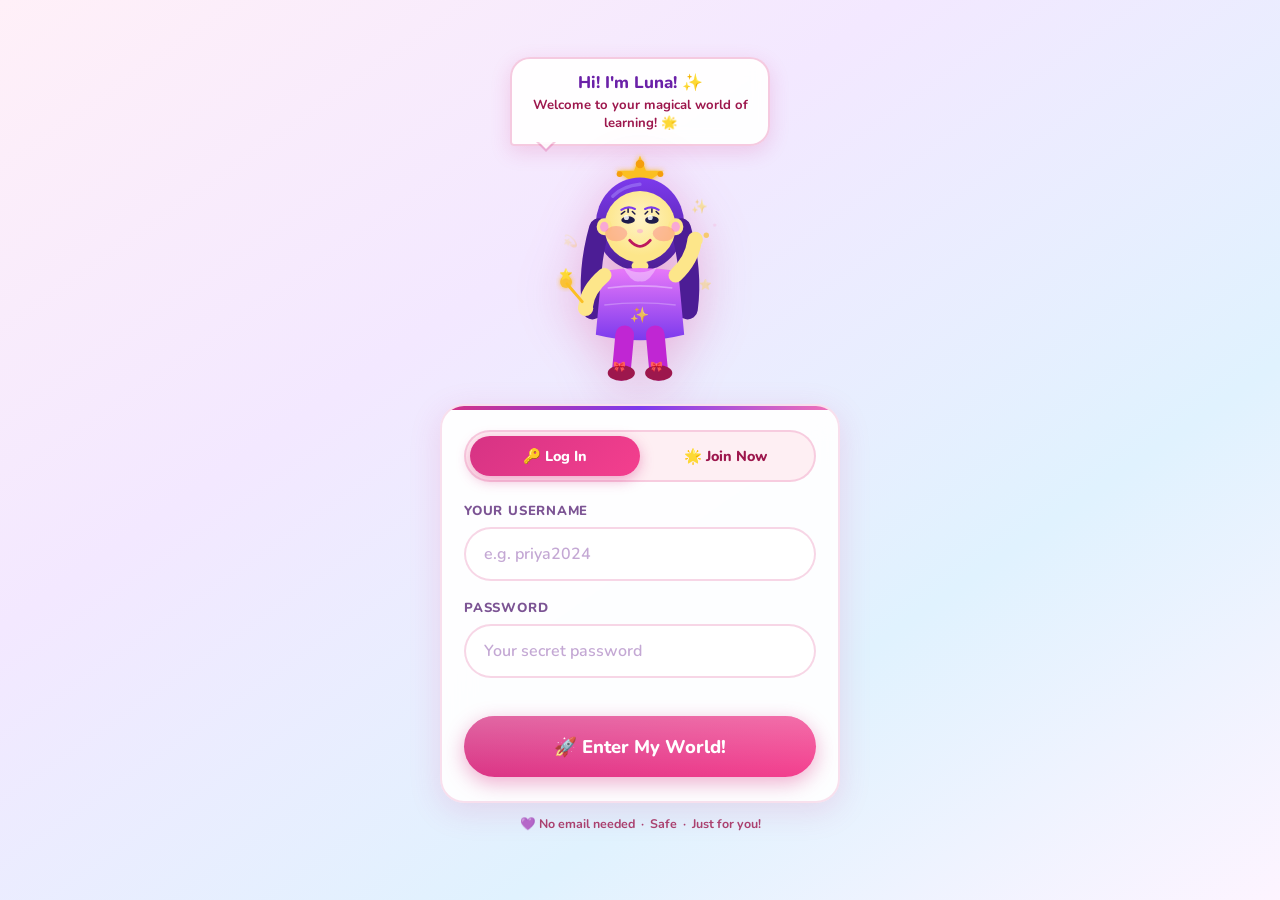
==== commit 41ff3b5f: "Updated Avatars" ====
--- a/index.html
+++ b/index.html
@@ -3,35 +3,335 @@
 <head>
   <meta charset="utf-8"/>
   <meta name="viewport" content="width=device-width, initial-scale=1"/>
-  <title>Kids Play ✨ — Your Magical Learning World</title>
+  <title>Kids Play ✨ — Your Magical World of Learning</title>
   <link rel="preconnect" href="https://fonts.googleapis.com"/>
   <link href="https://fonts.googleapis.com/css2?family=Fredoka+One&family=Nunito:wght@400;600;700;800;900&display=swap" rel="stylesheet"/>
   <link rel="stylesheet" href="css/style.css"/>
+  <style>
+    /* ---- Magical rain ---- */
+    .rain-container { position:fixed; inset:0; pointer-events:none; z-index:0; overflow:hidden; }
+    .raindrop {
+      position:absolute;
+      border-radius:0 0 3px 3px;
+      animation:rainFall linear infinite;
+      top:-30px;
+    }
+    @keyframes rainFall {
+      0%   { transform:translateY(0) rotate(8deg); opacity:0; }
+      8%   { opacity:1; }
+      92%  { opacity:0.8; }
+      100% { transform:translateY(110vh) rotate(8deg); opacity:0; }
+    }
+
+    /* ---- Page layout ---- */
+    body { overflow-x:hidden; }
+    .luna-page {
+      min-height:100vh;
+      display:flex;
+      flex-direction:column;
+      align-items:center;
+      justify-content:center;
+      padding:20px 16px 32px;
+      position:relative;
+      z-index:1;
+    }
+
+    /* ---- Character section ---- */
+    .character-section {
+      display:flex;
+      flex-direction:column;
+      align-items:center;
+      margin-bottom:8px;
+    }
+
+    /* Speech bubble */
+    .speech-bubble {
+      background:rgba(255,255,255,0.92);
+      border:2.5px solid rgba(214,51,132,0.25);
+      border-radius:20px 20px 20px 4px;
+      padding:12px 18px;
+      font-family:"Nunito",sans-serif;
+      font-size:0.95rem;
+      font-weight:800;
+      color:#6b21a8;
+      max-width:260px;
+      text-align:center;
+      box-shadow:0 6px 20px rgba(214,51,132,0.18);
+      backdrop-filter:blur(8px);
+      margin-bottom:6px;
+      position:relative;
+      animation:bubblePop 0.6s cubic-bezier(0.34,1.6,0.64,1) 0.5s both;
+    }
+    .speech-bubble::after {
+      content:"";
+      position:absolute;
+      bottom:-18px; left:24px;
+      border:10px solid transparent;
+      border-top-color:rgba(214,51,132,0.25);
+    }
+    .speech-bubble::before {
+      content:"";
+      position:absolute;
+      bottom:-13px; left:26px;
+      border:8px solid transparent;
+      border-top-color:rgba(255,255,255,0.92);
+      z-index:1;
+    }
+    @keyframes bubblePop {
+      from{transform:scale(0.5) translateY(10px); opacity:0;}
+      to{transform:scale(1) translateY(0); opacity:1;}
+    }
+    .bubble-text-1 { font-size:1.05rem; margin-bottom:2px; }
+    .bubble-text-2 { font-size:0.82rem; color:#9d174d; font-weight:700; }
+
+    /* Luna SVG container */
+    .luna-wrap {
+      animation:lunaFloat 3.5s ease-in-out infinite;
+      filter:drop-shadow(0 12px 24px rgba(214,51,132,0.3));
+    }
+    @keyframes lunaFloat {
+      0%,100% { transform:translateY(0px); }
+      50%      { transform:translateY(-14px); }
+    }
+
+    /* ---- Login card ---- */
+    .login-wrap { max-width:400px; width:100%; }
+    .card {
+      background:rgba(255,255,255,0.92) !important;
+      border:2px solid rgba(214,51,132,0.15) !important;
+      backdrop-filter:blur(16px) !important;
+      padding:24px 22px !important;
+    }
+    .login-tabs {
+      display:flex;
+      background:rgba(253,228,236,0.6);
+      border-radius:999px;
+      padding:4px;
+      margin-bottom:20px;
+      border:2px solid rgba(214,51,132,0.18);
+    }
+    .login-tab {
+      flex:1; padding:10px; text-align:center;
+      border-radius:999px; font-weight:800; font-size:0.9rem;
+      cursor:pointer; color:#9d174d;
+      transition:all 0.2s; border:none;
+      background:transparent; font-family:"Nunito",sans-serif;
+    }
+    .login-tab.active {
+      background:linear-gradient(135deg,#d63384,#f43f8e);
+      color:#fff;
+      box-shadow:0 4px 14px rgba(214,51,132,0.4);
+    }
+
+    /* Avatar picker */
+    .avatar-picker-grid {
+      display:grid; grid-template-columns:repeat(4,1fr); gap:8px;
+      margin:10px 0 16px;
+    }
+    .avatar-option {
+      aspect-ratio:1; border-radius:14px;
+      display:flex; flex-direction:column;
+      align-items:center; justify-content:center; gap:3px;
+      cursor:pointer; border:3px solid transparent;
+      transition:all 0.18s; padding:6px 2px;
+      background:rgba(255,255,255,0.8);
+      box-shadow:0 2px 8px rgba(0,0,0,0.08);
+    }
+    .avatar-option:hover { transform:scale(1.08); border-color:rgba(214,51,132,0.5); }
+    .avatar-option.selected { border-color:#d63384; box-shadow:0 0 0 3px rgba(214,51,132,0.2); transform:scale(1.08); }
+    .av-emoji { font-size:1.7rem; }
+    .av-label { font-size:0.55rem; font-weight:800; color:#9d174d; text-align:center; line-height:1.2; }
+
+    .footer-note { text-align:center; font-size:0.78rem; color:#9d174d; margin-top:12px; font-weight:700; opacity:0.8; }
+  </style>
 </head>
 <body>
-<div class="page-center">
+
+<!-- Magical rain -->
+<div class="rain-container" id="rain"></div>
+
+<div class="luna-page">
+
+  <!-- Luna character + speech bubble -->
+  <div class="character-section">
+    <div class="speech-bubble">
+      <div class="bubble-text-1">Hi! I'm Luna! ✨</div>
+      <div class="bubble-text-2">Welcome to your magical world of learning! 🌟</div>
+    </div>
+
+    <!-- Animated SVG character Luna -->
+    <div class="luna-wrap">
+      <svg viewBox="0 0 200 280" width="170" height="238" xmlns="http://www.w3.org/2000/svg">
+        <defs>
+          <linearGradient id="dressG" x1="0" y1="0" x2="0" y2="1">
+            <stop offset="0%" stop-color="#e879f9"/>
+            <stop offset="100%" stop-color="#7c3aed"/>
+          </linearGradient>
+          <linearGradient id="hairG" x1="0" y1="0" x2="0" y2="1">
+            <stop offset="0%" stop-color="#7c3aed"/>
+            <stop offset="100%" stop-color="#4c1d95"/>
+          </linearGradient>
+          <radialGradient id="faceG" cx="50%" cy="40%">
+            <stop offset="0%" stop-color="#fef3c7"/>
+            <stop offset="100%" stop-color="#fde68a"/>
+          </radialGradient>
+          <filter id="glow" x="-30%" y="-30%" width="160%" height="160%">
+            <feGaussianBlur stdDeviation="3" result="blur"/>
+            <feMerge><feMergeNode in="blur"/><feMergeNode in="SourceGraphic"/></feMerge>
+          </filter>
+        </defs>
+
+        <!-- ⭐ Crown -->
+        <g transform="translate(72,4)">
+          <polygon points="28,0 35,18 56,18 40,29 47,47 28,36 9,47 16,29 0,18 21,18" fill="#fbbf24" filter="url(#glow)"/>
+          <circle cx="28" cy="10" r="5" fill="#f59e0b"/>
+          <circle cx="4" cy="22" r="3.5" fill="#f59e0b"/>
+          <circle cx="52" cy="22" r="3.5" fill="#f59e0b"/>
+        </g>
+
+        <!-- Hair (back, flowing) -->
+        <ellipse cx="100" cy="85" rx="52" ry="55" fill="url(#hairG)"/>
+        <!-- Side hair strands -->
+        <path d="M52 90 Q38 140 44 185" stroke="#4c1d95" stroke-width="24" stroke-linecap="round" fill="none"/>
+        <path d="M148 90 Q162 140 156 185" stroke="#4c1d95" stroke-width="24" stroke-linecap="round" fill="none"/>
+        <!-- Hair highlights -->
+        <path d="M68 52 Q80 40 100 38" stroke="rgba(167,139,250,0.5)" stroke-width="4" stroke-linecap="round" fill="none"/>
+
+        <!-- Face -->
+        <circle cx="100" cy="88" r="42" fill="url(#faceG)"/>
+
+        <!-- Ears -->
+        <ellipse cx="58" cy="88" rx="9" ry="10" fill="#fde68a"/>
+        <ellipse cx="142" cy="88" rx="9" ry="10" fill="#fde68a"/>
+        <ellipse cx="58" cy="88" rx="5" ry="6" fill="#f9a8d4"/>
+        <ellipse cx="142" cy="88" rx="5" ry="6" fill="#f9a8d4"/>
+
+        <!-- Eyebrows -->
+        <path d="M78 68 Q86 63 94 67" stroke="#7c3aed" stroke-width="2.5" stroke-linecap="round" fill="none"/>
+        <path d="M106 67 Q114 63 122 68" stroke="#7c3aed" stroke-width="2.5" stroke-linecap="round" fill="none"/>
+
+        <!-- Left eye -->
+        <ellipse cx="86" cy="80" rx="8" ry="9" fill="#1e1b4b">
+          <animate attributeName="ry" values="9;1.5;9" dur="4s" repeatCount="indefinite" begin="0s"/>
+        </ellipse>
+        <ellipse cx="84" cy="77" rx="3" ry="3" fill="white" opacity="0.85"/>
+        <!-- Lashes left -->
+        <line x1="78" y1="73" x2="82" y2="70" stroke="#1e1b4b" stroke-width="1.8" stroke-linecap="round"/>
+        <line x1="86" y1="71" x2="86" y2="67" stroke="#1e1b4b" stroke-width="1.8" stroke-linecap="round"/>
+        <line x1="94" y1="73" x2="91" y2="70" stroke="#1e1b4b" stroke-width="1.8" stroke-linecap="round"/>
+
+        <!-- Right eye -->
+        <ellipse cx="114" cy="80" rx="8" ry="9" fill="#1e1b4b">
+          <animate attributeName="ry" values="9;1.5;9" dur="4s" repeatCount="indefinite" begin="0.05s"/>
+        </ellipse>
+        <ellipse cx="112" cy="77" rx="3" ry="3" fill="white" opacity="0.85"/>
+        <!-- Lashes right -->
+        <line x1="106" y1="73" x2="109" y2="70" stroke="#1e1b4b" stroke-width="1.8" stroke-linecap="round"/>
+        <line x1="114" y1="71" x2="114" y2="67" stroke="#1e1b4b" stroke-width="1.8" stroke-linecap="round"/>
+        <line x1="122" y1="73" x2="119" y2="70" stroke="#1e1b4b" stroke-width="1.8" stroke-linecap="round"/>
+
+        <!-- Rosy cheeks -->
+        <ellipse cx="72" cy="96" rx="13" ry="9" fill="#fb7185" opacity="0.4"/>
+        <ellipse cx="128" cy="96" rx="13" ry="9" fill="#fb7185" opacity="0.4"/>
+
+        <!-- Nose -->
+        <ellipse cx="100" cy="93" rx="3.5" ry="2.5" fill="#f9a8d4" opacity="0.6"/>
+
+        <!-- Smile -->
+        <path d="M88 104 Q100 118 112 104" fill="none" stroke="#be185d" stroke-width="3.5" stroke-linecap="round"/>
+        <!-- Tooth shine -->
+        <path d="M97 108 Q100 111 103 108" fill="white" opacity="0.6"/>
+
+        <!-- Neck -->
+        <rect x="90" y="128" width="20" height="12" rx="8" fill="#fde68a"/>
+
+        <!-- Body / dress -->
+        <path d="M55 140 Q100 133 145 140 L152 215 Q100 228 48 215 Z" fill="url(#dressG)"/>
+        <!-- Dress collar -->
+        <path d="M80 135 Q100 148 120 135 Q110 155 100 152 Q90 155 80 135Z" fill="rgba(255,255,255,0.35)"/>
+        <!-- Dress details -->
+        <path d="M62 160 Q100 155 138 160" stroke="rgba(255,255,255,0.35)" stroke-width="2" fill="none"/>
+        <path d="M58 180 Q100 175 142 180" stroke="rgba(255,255,255,0.25)" stroke-width="1.5" fill="none"/>
+        <!-- Star on dress -->
+        <text x="88" y="198" font-size="18" opacity="0.8" fill="white">✨</text>
+
+        <!-- Left arm (holding wand) -->
+        <path d="M58 145 Q38 162 36 182" stroke="#fde68a" stroke-width="17" stroke-linecap="round" fill="none"/>
+        <circle cx="36" cy="184" r="9" fill="#fde68a"/>
+        <!-- Wand -->
+        <line x1="32" y1="176" x2="14" y2="155" stroke="#fbbf24" stroke-width="3.5" stroke-linecap="round"/>
+        <circle cx="13" cy="153" r="7" fill="#fbbf24" filter="url(#glow)" opacity="0.9"/>
+        <text x="5" y="148" font-size="13">⭐</text>
+
+        <!-- Right arm WAVING -->
+        <g>
+          <path d="M142 145 Q162 128 166 106" stroke="#fde68a" stroke-width="17" stroke-linecap="round" fill="none">
+            <animateTransform attributeName="transform" type="rotate"
+              values="0,142,145; -18,142,145; 8,142,145; -18,142,145; 0,142,145"
+              dur="1.3s" repeatCount="indefinite"/>
+          </path>
+          <circle cx="167" cy="104" r="9" fill="#fde68a">
+            <animateTransform attributeName="transform" type="rotate"
+              values="0,142,145; -18,142,145; 8,142,145; -18,142,145; 0,142,145"
+              dur="1.3s" repeatCount="indefinite"/>
+          </circle>
+          <!-- Fingers hint -->
+          <g>
+            <animateTransform attributeName="transform" type="rotate"
+              values="0,142,145; -18,142,145; 8,142,145; -18,142,145; 0,142,145"
+              dur="1.3s" repeatCount="indefinite"/>
+          </g>
+        </g>
+        <!-- Waving sparkle trail -->
+        <circle cx="178" cy="98" r="3" fill="#fbbf24" opacity="0.7">
+          <animate attributeName="opacity" values="0.7;0;0.7" dur="1.3s" repeatCount="indefinite"/>
+          <animate attributeName="r" values="3;5;3" dur="1.3s" repeatCount="indefinite"/>
+        </circle>
+        <circle cx="188" cy="86" r="2" fill="#f9a8d4" opacity="0.6">
+          <animate attributeName="opacity" values="0.6;0;0.6" dur="1.3s" begin="0.3s" repeatCount="indefinite"/>
+        </circle>
+
+        <!-- Legs -->
+        <path d="M82 215 Q80 238 78 258" stroke="#c026d3" stroke-width="22" stroke-linecap="round" fill="none"/>
+        <path d="M118 215 Q120 238 122 258" stroke="#c026d3" stroke-width="22" stroke-linecap="round" fill="none"/>
+        <!-- Shoes -->
+        <ellipse cx="78" cy="260" rx="16" ry="9" fill="#9d174d"/>
+        <ellipse cx="122" cy="260" rx="16" ry="9" fill="#9d174d"/>
+        <!-- Shoe bow -->
+        <text x="68" y="257" font-size="12">🎀</text>
+        <text x="112" y="257" font-size="12">🎀</text>
+
+        <!-- Floating sparkles around Luna -->
+        <text x="160" y="70" font-size="16" opacity="0.9">
+          ✨<animate attributeName="opacity" values="0.9;0.3;0.9" dur="2s" repeatCount="indefinite"/>
+        </text>
+        <text x="10" y="110" font-size="14" opacity="0.8">
+          💫<animate attributeName="opacity" values="0.8;0.2;0.8" dur="2.5s" repeatCount="indefinite"/>
+        </text>
+        <text x="170" y="160" font-size="12" opacity="0.7">
+          ⭐<animate attributeName="opacity" values="0.7;0.1;0.7" dur="1.8s" repeatCount="indefinite"/>
+        </text>
+      </svg>
+    </div>
+  </div>
+
+  <!-- Login card -->
   <div class="login-wrap">
-    <div class="login-logo">
-      <span class="login-logo-icon">🎮</span>
-      <div class="login-logo-name">Kids Play</div>
-      <div class="login-logo-tag">✨ Your magical world of learning ✨</div>
-    </div>
-
     <div class="card">
       <div class="login-tabs">
         <button class="login-tab active" id="tab-login" onclick="showTab('login')">🔑 Log In</button>
         <button class="login-tab" id="tab-register" onclick="showTab('register')">🌟 Join Now</button>
       </div>
 
-      <!-- Login -->
+      <!-- Login form -->
       <div id="form-login">
         <div class="form-group">
           <label class="form-label">Your Username</label>
-          <input type="text" id="login-username" class="form-input" placeholder="e.g. aarav2024" autocapitalize="none"/>
+          <input type="text" id="login-username" class="form-input" placeholder="e.g. priya2024" autocapitalize="none" autocomplete="username"/>
         </div>
         <div class="form-group">
           <label class="form-label">Password</label>
-          <input type="password" id="login-password" class="form-input" placeholder="Your secret password"/>
+          <input type="password" id="login-password" class="form-input" placeholder="Your secret password" autocomplete="current-password"/>
         </div>
         <p class="form-error" id="login-error"></p>
         <button class="btn btn-primary btn-full btn-lg" id="login-btn" onclick="doLogin()">
@@ -39,15 +339,15 @@
         </button>
       </div>
 
-      <!-- Register -->
+      <!-- Register form -->
       <div id="form-register" class="hidden">
         <div class="form-group">
           <label class="form-label">Your Name</label>
-          <input type="text" id="reg-name" class="form-input" placeholder="e.g. Priya"/>
+          <input type="text" id="reg-name" class="form-input" placeholder="e.g. Priya" autocomplete="given-name"/>
         </div>
         <div class="form-group">
           <label class="form-label">Choose a Username</label>
-          <input type="text" id="reg-username" class="form-input" placeholder="e.g. priya2024" autocapitalize="none"/>
+          <input type="text" id="reg-username" class="form-input" placeholder="e.g. priya2024" autocapitalize="none" autocomplete="username"/>
         </div>
         <div class="form-group">
           <label class="form-label">Your Grade</label>
@@ -65,7 +365,7 @@
         </div>
         <div class="form-group">
           <label class="form-label">Password</label>
-          <input type="password" id="reg-password" class="form-input" placeholder="At least 6 characters"/>
+          <input type="password" id="reg-password" class="form-input" placeholder="At least 6 characters" autocomplete="new-password"/>
         </div>
         <p class="form-error" id="reg-error"></p>
         <button class="btn btn-primary btn-full btn-lg" id="reg-btn" onclick="doRegister()">
@@ -74,9 +374,7 @@
       </div>
     </div>
 
-    <p style="text-align:center; font-size:0.8rem; color:var(--text-muted); margin-top:14px; font-weight:700;">
-      💜 No real email needed &nbsp;·&nbsp; Safe & private &nbsp;·&nbsp; Just for you!
-    </p>
+    <p class="footer-note">💜 No email needed &nbsp;·&nbsp; Safe &nbsp;·&nbsp; Just for you!</p>
   </div>
 </div>
 
@@ -84,11 +382,48 @@
   import { login, register, getSession } from "./js/auth.js";
   import { AVATARS, initSparkles } from "./js/avatars.js";
 
-  initSparkles(18);
-
+  // Sparkles
+  initSparkles(12);
+
+  // Magical rain
+  const rain = document.getElementById("rain");
+  const colors = [
+    "rgba(244,114,182,0.65)","rgba(167,139,250,0.55)",
+    "rgba(251,191,36,0.45)","rgba(196,181,253,0.6)",
+    "rgba(249,168,212,0.5)"
+  ];
+  for (let i = 0; i < 55; i++) {
+    const d = document.createElement("div");
+    d.className = "raindrop";
+    const len = 10 + Math.random() * 14;
+    d.style.cssText = `
+      left:${Math.random()*100}%;
+      width:${1 + Math.random()*1.5}px;
+      height:${len}px;
+      background:linear-gradient(transparent,${colors[Math.floor(Math.random()*colors.length)]});
+      animation-duration:${1.2 + Math.random()*2}s;
+      animation-delay:${Math.random()*3}s;
+    `;
+    rain.appendChild(d);
+  }
+  // Occasional sparkle drops
+  for (let i = 0; i < 12; i++) {
+    const s = document.createElement("div");
+    s.className = "sparkle raindrop";
+    s.textContent = ["✨","💧","💜","⭐","🌸"][Math.floor(Math.random()*5)];
+    s.style.cssText = `
+      left:${Math.random()*100}%;
+      font-size:${0.6+Math.random()*0.5}rem;
+      width:auto; height:auto;
+      background:none;
+      animation-duration:${2+Math.random()*2.5}s;
+      animation-delay:${Math.random()*4}s;
+    `;
+    rain.appendChild(s);
+  }
+
+  // Avatar picker
   let selectedAvatar = "star_princess";
-
-  // Build avatar picker
   const grid = document.getElementById("avatar-grid");
   AVATARS.forEach(av => {
     const div = document.createElement("div");
@@ -122,8 +457,8 @@
   window.doLogin = async function() {
     const username = document.getElementById("login-username").value.trim();
     const password = document.getElementById("login-password").value;
-    const errEl    = document.getElementById("login-error");
-    const btn      = document.getElementById("login-btn");
+    const errEl = document.getElementById("login-error");
+    const btn   = document.getElementById("login-btn");
     if (!username || !password) { errEl.textContent = "Please fill in both fields! 🌸"; return; }
     btn.disabled = true; btn.textContent = "Opening your world... ✨";
     errEl.textContent = "";
@@ -132,8 +467,7 @@
       window.location.href = "pages/dashboard.html";
     } catch {
       errEl.textContent = "Hmm, wrong username or password. Try again! 💜";
-      btn.disabled = false;
-      btn.innerHTML = "🚀 Enter My World!";
+      btn.disabled = false; btn.innerHTML = "🚀 Enter My World!";
     }
   };
 
@@ -145,7 +479,7 @@
     const errEl       = document.getElementById("reg-error");
     const btn         = document.getElementById("reg-btn");
     if (!displayName) { errEl.textContent = "Please enter your name! 🌸"; return; }
-    if (!username || !/^[a-z0-9_]+$/.test(username)) { errEl.textContent = "Username: only letters, numbers and underscore!"; return; }
+    if (!username || !/^[a-z0-9_]+$/.test(username)) { errEl.textContent = "Username: letters, numbers and _ only! No spaces."; return; }
     if (!gradeId) { errEl.textContent = "Please select your grade! 📚"; return; }
     if (password.length < 6) { errEl.textContent = "Password must be at least 6 characters! 🔒"; return; }
     btn.disabled = true; btn.textContent = "Creating your world... 🌟";
@@ -154,9 +488,8 @@
       await register({ username, displayName, password, gradeId, avatarType: selectedAvatar });
       window.location.href = "pages/dashboard.html";
     } catch (err) {
-      errEl.textContent = err.message?.includes("already") ? "That username is taken! Try a different one 💜" : "Something went wrong. Try again! 💜";
-      btn.disabled = false;
-      btn.innerHTML = "🌟 Create My Account!";
+      errEl.textContent = err.message?.includes("already") ? "That username is taken! Try another one 💜" : "Something went wrong. Try again! 💜";
+      btn.disabled = false; btn.innerHTML = "🌟 Create My Account!";
     }
   };
 
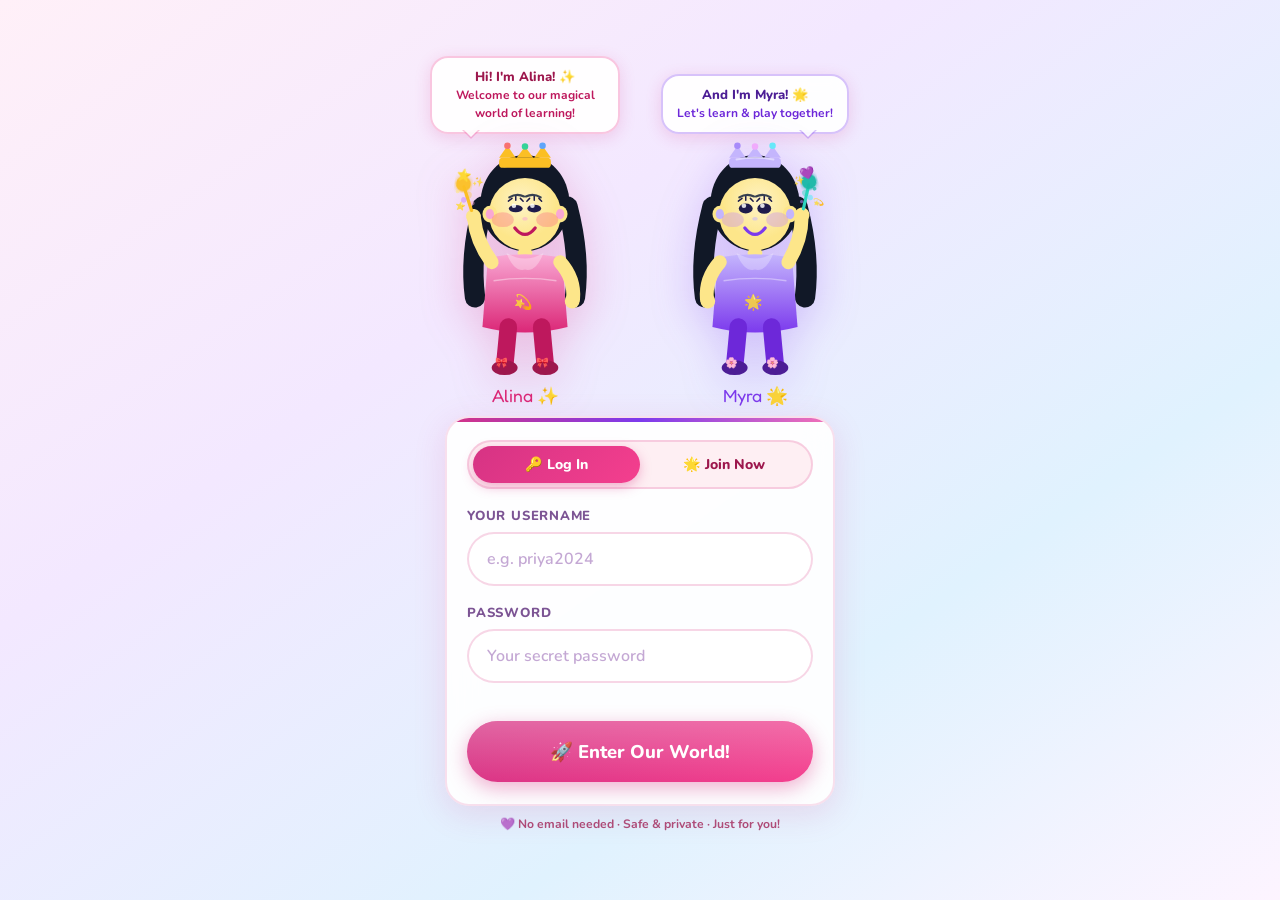
==== commit 13bf24bc: "Avatar update" ====
--- a/index.html
+++ b/index.html
@@ -3,319 +3,327 @@
 <head>
   <meta charset="utf-8"/>
   <meta name="viewport" content="width=device-width, initial-scale=1"/>
-  <title>Kids Play ✨ — Your Magical World of Learning</title>
+  <title>Kids Play ✨ — Alina & Myra's Magical World</title>
   <link rel="preconnect" href="https://fonts.googleapis.com"/>
   <link href="https://fonts.googleapis.com/css2?family=Fredoka+One&family=Nunito:wght@400;600;700;800;900&display=swap" rel="stylesheet"/>
   <link rel="stylesheet" href="css/style.css"/>
   <style>
-    /* ---- Magical rain ---- */
-    .rain-container { position:fixed; inset:0; pointer-events:none; z-index:0; overflow:hidden; }
-    .raindrop {
-      position:absolute;
-      border-radius:0 0 3px 3px;
-      animation:rainFall linear infinite;
-      top:-30px;
+    /* Rain */
+    .rain-wrap { position:fixed; inset:0; pointer-events:none; z-index:0; overflow:hidden; }
+    .rdrop { position:absolute; border-radius:0 0 3px 3px; animation:rfall linear infinite; top:-30px; }
+    @keyframes rfall { 0%{transform:translateY(0) rotate(10deg);opacity:0} 8%{opacity:1} 92%{opacity:.8} 100%{transform:translateY(110vh) rotate(10deg);opacity:0} }
+
+    /* Page */
+    .luna-page { min-height:100vh; display:flex; flex-direction:column; align-items:center; justify-content:center; padding:16px 12px 28px; position:relative; z-index:1; gap:0; }
+
+    /* Duo section */
+    .duo-row { display:flex; align-items:flex-end; justify-content:center; gap:10px; width:100%; max-width:520px; }
+
+    /* Character column */
+    .char-col { display:flex; flex-direction:column; align-items:center; gap:0; flex:1; max-width:220px; }
+
+    /* Speech bubble */
+    .bubble { background:rgba(255,255,255,0.93); border-radius:18px; padding:10px 14px; font-family:"Nunito",sans-serif; font-size:0.82rem; font-weight:800; max-width:190px; text-align:center; box-shadow:0 4px 16px rgba(214,51,132,0.18); backdrop-filter:blur(8px); position:relative; margin-bottom:6px; animation:bpop 0.6s cubic-bezier(0.34,1.6,0.64,1) both; }
+    .bubble-a { border:2.5px solid rgba(236,72,153,0.3); color:#9d174d; animation-delay:0.4s; }
+    .bubble-a::after { content:""; position:absolute; bottom:-16px; left:30px; border:9px solid transparent; border-top-color:rgba(236,72,153,0.3); }
+    .bubble-a::before { content:""; position:absolute; bottom:-12px; left:32px; border:7px solid transparent; border-top-color:rgba(255,255,255,0.93); z-index:1; }
+    .bubble-m { border:2.5px solid rgba(124,58,237,0.3); color:#4c1d95; animation-delay:0.9s; opacity:0; }
+    .bubble-m.show { opacity:1; }
+    .bubble-m::after { content:""; position:absolute; bottom:-16px; right:30px; border:9px solid transparent; border-top-color:rgba(124,58,237,0.3); }
+    .bubble-m::before { content:""; position:absolute; bottom:-12px; right:32px; border:7px solid transparent; border-top-color:rgba(255,255,255,0.93); z-index:1; }
+    @keyframes bpop { from{transform:scale(0.4) translateY(8px);opacity:0} to{transform:scale(1) translateY(0);opacity:1} }
+
+    /* Character float */
+    .char-float { animation:cfloat 3.2s ease-in-out infinite; filter:drop-shadow(0 10px 20px rgba(214,51,132,0.25)); }
+    .char-float-2 { animation:cfloat2 3.6s ease-in-out infinite; filter:drop-shadow(0 10px 20px rgba(124,58,237,0.25)); }
+    @keyframes cfloat  { 0%,100%{transform:translateY(0)} 50%{transform:translateY(-13px)} }
+    @keyframes cfloat2 { 0%,100%{transform:translateY(-4px)} 50%{transform:translateY(-17px)} }
+
+    /* Name tag */
+    .char-name { font-family:"Fredoka One",cursive; font-size:1.1rem; margin-top:2px; }
+    .name-a { color:#db2777; }
+    .name-m { color:#7c3aed; }
+
+    /* Login card */
+    .login-wrap { max-width:390px; width:100%; margin-top:10px; }
+    .card { background:rgba(255,255,255,0.92)!important; border:2px solid rgba(214,51,132,0.15)!important; backdrop-filter:blur(16px)!important; padding:22px 20px!important; }
+    .login-tabs { display:flex; background:rgba(253,228,236,0.6); border-radius:999px; padding:4px; margin-bottom:18px; border:2px solid rgba(214,51,132,0.18); }
+    .login-tab { flex:1; padding:9px; text-align:center; border-radius:999px; font-weight:800; font-size:0.88rem; cursor:pointer; color:#9d174d; transition:all 0.2s; border:none; background:transparent; font-family:"Nunito",sans-serif; }
+    .login-tab.active { background:linear-gradient(135deg,#d63384,#f43f8e); color:#fff; box-shadow:0 4px 12px rgba(214,51,132,0.35); }
+    .avatar-picker-grid { display:grid; grid-template-columns:repeat(4,1fr); gap:8px; margin:10px 0 14px; }
+    .avatar-option { aspect-ratio:1; border-radius:12px; display:flex; flex-direction:column; align-items:center; justify-content:center; gap:3px; cursor:pointer; border:3px solid transparent; transition:all 0.18s; background:rgba(255,255,255,0.8); box-shadow:0 2px 8px rgba(0,0,0,0.07); }
+    .avatar-option:hover,.avatar-option.selected { transform:scale(1.08); border-color:#d63384; box-shadow:0 0 0 3px rgba(214,51,132,0.2); }
+    .av-emoji { font-size:1.6rem; }
+    .av-label { font-size:0.55rem; font-weight:800; color:#9d174d; text-align:center; line-height:1.2; }
+    .footer-note { text-align:center; font-size:0.76rem; color:#9d174d; margin-top:10px; font-weight:700; opacity:0.75; }
+
+    @media(max-width:400px) {
+      .duo-row { gap:4px; }
+      .bubble { font-size:0.72rem; padding:8px 10px; }
+      .char-col { max-width:170px; }
     }
-    @keyframes rainFall {
-      0%   { transform:translateY(0) rotate(8deg); opacity:0; }
-      8%   { opacity:1; }
-      92%  { opacity:0.8; }
-      100% { transform:translateY(110vh) rotate(8deg); opacity:0; }
-    }
-
-    /* ---- Page layout ---- */
-    body { overflow-x:hidden; }
-    .luna-page {
-      min-height:100vh;
-      display:flex;
-      flex-direction:column;
-      align-items:center;
-      justify-content:center;
-      padding:20px 16px 32px;
-      position:relative;
-      z-index:1;
-    }
-
-    /* ---- Character section ---- */
-    .character-section {
-      display:flex;
-      flex-direction:column;
-      align-items:center;
-      margin-bottom:8px;
-    }
-
-    /* Speech bubble */
-    .speech-bubble {
-      background:rgba(255,255,255,0.92);
-      border:2.5px solid rgba(214,51,132,0.25);
-      border-radius:20px 20px 20px 4px;
-      padding:12px 18px;
-      font-family:"Nunito",sans-serif;
-      font-size:0.95rem;
-      font-weight:800;
-      color:#6b21a8;
-      max-width:260px;
-      text-align:center;
-      box-shadow:0 6px 20px rgba(214,51,132,0.18);
-      backdrop-filter:blur(8px);
-      margin-bottom:6px;
-      position:relative;
-      animation:bubblePop 0.6s cubic-bezier(0.34,1.6,0.64,1) 0.5s both;
-    }
-    .speech-bubble::after {
-      content:"";
-      position:absolute;
-      bottom:-18px; left:24px;
-      border:10px solid transparent;
-      border-top-color:rgba(214,51,132,0.25);
-    }
-    .speech-bubble::before {
-      content:"";
-      position:absolute;
-      bottom:-13px; left:26px;
-      border:8px solid transparent;
-      border-top-color:rgba(255,255,255,0.92);
-      z-index:1;
-    }
-    @keyframes bubblePop {
-      from{transform:scale(0.5) translateY(10px); opacity:0;}
-      to{transform:scale(1) translateY(0); opacity:1;}
-    }
-    .bubble-text-1 { font-size:1.05rem; margin-bottom:2px; }
-    .bubble-text-2 { font-size:0.82rem; color:#9d174d; font-weight:700; }
-
-    /* Luna SVG container */
-    .luna-wrap {
-      animation:lunaFloat 3.5s ease-in-out infinite;
-      filter:drop-shadow(0 12px 24px rgba(214,51,132,0.3));
-    }
-    @keyframes lunaFloat {
-      0%,100% { transform:translateY(0px); }
-      50%      { transform:translateY(-14px); }
-    }
-
-    /* ---- Login card ---- */
-    .login-wrap { max-width:400px; width:100%; }
-    .card {
-      background:rgba(255,255,255,0.92) !important;
-      border:2px solid rgba(214,51,132,0.15) !important;
-      backdrop-filter:blur(16px) !important;
-      padding:24px 22px !important;
-    }
-    .login-tabs {
-      display:flex;
-      background:rgba(253,228,236,0.6);
-      border-radius:999px;
-      padding:4px;
-      margin-bottom:20px;
-      border:2px solid rgba(214,51,132,0.18);
-    }
-    .login-tab {
-      flex:1; padding:10px; text-align:center;
-      border-radius:999px; font-weight:800; font-size:0.9rem;
-      cursor:pointer; color:#9d174d;
-      transition:all 0.2s; border:none;
-      background:transparent; font-family:"Nunito",sans-serif;
-    }
-    .login-tab.active {
-      background:linear-gradient(135deg,#d63384,#f43f8e);
-      color:#fff;
-      box-shadow:0 4px 14px rgba(214,51,132,0.4);
-    }
-
-    /* Avatar picker */
-    .avatar-picker-grid {
-      display:grid; grid-template-columns:repeat(4,1fr); gap:8px;
-      margin:10px 0 16px;
-    }
-    .avatar-option {
-      aspect-ratio:1; border-radius:14px;
-      display:flex; flex-direction:column;
-      align-items:center; justify-content:center; gap:3px;
-      cursor:pointer; border:3px solid transparent;
-      transition:all 0.18s; padding:6px 2px;
-      background:rgba(255,255,255,0.8);
-      box-shadow:0 2px 8px rgba(0,0,0,0.08);
-    }
-    .avatar-option:hover { transform:scale(1.08); border-color:rgba(214,51,132,0.5); }
-    .avatar-option.selected { border-color:#d63384; box-shadow:0 0 0 3px rgba(214,51,132,0.2); transform:scale(1.08); }
-    .av-emoji { font-size:1.7rem; }
-    .av-label { font-size:0.55rem; font-weight:800; color:#9d174d; text-align:center; line-height:1.2; }
-
-    .footer-note { text-align:center; font-size:0.78rem; color:#9d174d; margin-top:12px; font-weight:700; opacity:0.8; }
   </style>
 </head>
 <body>
 
-<!-- Magical rain -->
-<div class="rain-container" id="rain"></div>
+<div class="rain-wrap" id="rain"></div>
 
 <div class="luna-page">
 
-  <!-- Luna character + speech bubble -->
-  <div class="character-section">
-    <div class="speech-bubble">
-      <div class="bubble-text-1">Hi! I'm Luna! ✨</div>
-      <div class="bubble-text-2">Welcome to your magical world of learning! 🌟</div>
+  <!-- ALINA & MYRA DUO -->
+  <div class="duo-row">
+
+    <!-- ALINA (left) -->
+    <div class="char-col">
+      <div class="bubble bubble-a">
+        Hi! I'm Alina! ✨<br>
+        <span style="font-size:0.75rem;font-weight:700;color:#be185d;">Welcome to our magical world of learning!</span>
+      </div>
+      <div class="char-float">
+        <svg viewBox="0 0 160 256" width="148" height="237" xmlns="http://www.w3.org/2000/svg">
+          <defs>
+            <linearGradient id="adress" x1="0" y1="0" x2="0" y2="1">
+              <stop offset="0%" stop-color="#f9a8d4"/>
+              <stop offset="100%" stop-color="#db2777"/>
+            </linearGradient>
+            <radialGradient id="aface" cx="45%" cy="35%">
+              <stop offset="0%" stop-color="#fef3c7"/>
+              <stop offset="100%" stop-color="#fde68a"/>
+            </radialGradient>
+            <filter id="ag">
+              <feGaussianBlur stdDeviation="2.5" result="b"/>
+              <feMerge><feMergeNode in="b"/><feMergeNode in="SourceGraphic"/></feMerge>
+            </filter>
+          </defs>
+
+          <!-- Black hair back -->
+          <ellipse cx="80" cy="68" rx="48" ry="52" fill="#111827"/>
+          <path d="M34 72 Q20 126 26 170" stroke="#111827" stroke-width="22" stroke-linecap="round" fill="none"/>
+          <path d="M126 72 Q140 126 134 170" stroke="#111827" stroke-width="22" stroke-linecap="round" fill="none"/>
+          <!-- Hair shine -->
+          <path d="M58 28 Q80 20 100 26" stroke="rgba(255,255,255,0.18)" stroke-width="4" stroke-linecap="round" fill="none"/>
+
+          <!-- Gold Crown -->
+          <g transform="translate(52,6)">
+            <rect x="0" y="13" width="56" height="11" rx="4" fill="#fbbf24"/>
+            <polygon points="0,13 9,0 18,13" fill="#fbbf24"/>
+            <polygon points="19,13 28,1 37,13" fill="#fbbf24"/>
+            <polygon points="38,13 47,0 56,13" fill="#fbbf24"/>
+            <circle cx="9" cy="0" r="3.5" fill="#f87171"/>
+            <circle cx="28" cy="1" r="3.5" fill="#34d399"/>
+            <circle cx="47" cy="0" r="3.5" fill="#60a5fa"/>
+          </g>
+
+          <!-- Face -->
+          <circle cx="80" cy="80" r="39" fill="url(#aface)"/>
+          <!-- Ears -->
+          <ellipse cx="42" cy="80" rx="8" ry="9" fill="#fde68a"/><ellipse cx="42" cy="80" rx="4.5" ry="5.5" fill="#f9a8d4"/>
+          <ellipse cx="118" cy="80" rx="8" ry="9" fill="#fde68a"/><ellipse cx="118" cy="80" rx="4.5" ry="5.5" fill="#f9a8d4"/>
+          <!-- Brows -->
+          <path d="M63 62 Q71 57 79 61" stroke="#374151" stroke-width="2.2" stroke-linecap="round" fill="none"/>
+          <path d="M81 61 Q89 57 97 62" stroke="#374151" stroke-width="2.2" stroke-linecap="round" fill="none"/>
+          <!-- Left eye -->
+          <ellipse cx="70" cy="74" rx="7.5" ry="8.5" fill="#1e1b4b"><animate attributeName="ry" values="8.5;1;8.5" dur="4s" repeatCount="indefinite"/></ellipse>
+          <ellipse cx="68" cy="71" rx="2.5" ry="2.5" fill="white" opacity="0.85"/>
+          <line x1="62" y1="66" x2="66" y2="63" stroke="#1e1b4b" stroke-width="1.6" stroke-linecap="round"/>
+          <line x1="70" y1="65" x2="70" y2="61" stroke="#1e1b4b" stroke-width="1.6" stroke-linecap="round"/>
+          <line x1="78" y1="66" x2="75" y2="63" stroke="#1e1b4b" stroke-width="1.6" stroke-linecap="round"/>
+          <!-- Right eye -->
+          <ellipse cx="90" cy="74" rx="7.5" ry="8.5" fill="#1e1b4b"><animate attributeName="ry" values="8.5;1;8.5" dur="4s" repeatCount="indefinite" begin="0.08s"/></ellipse>
+          <ellipse cx="88" cy="71" rx="2.5" ry="2.5" fill="white" opacity="0.85"/>
+          <line x1="82" y1="66" x2="85" y2="63" stroke="#1e1b4b" stroke-width="1.6" stroke-linecap="round"/>
+          <line x1="90" y1="65" x2="90" y2="61" stroke="#1e1b4b" stroke-width="1.6" stroke-linecap="round"/>
+          <line x1="98" y1="66" x2="95" y2="63" stroke="#1e1b4b" stroke-width="1.6" stroke-linecap="round"/>
+          <!-- Cheeks -->
+          <ellipse cx="56" cy="86" rx="12" ry="8" fill="#fb7185" opacity="0.38"/>
+          <ellipse cx="104" cy="86" rx="12" ry="8" fill="#fb7185" opacity="0.38"/>
+          <!-- Nose -->
+          <ellipse cx="80" cy="85" rx="3" ry="2" fill="#f9a8d4" opacity="0.55"/>
+          <!-- Smile -->
+          <path d="M69 95 Q80 109 91 95" fill="none" stroke="#be185d" stroke-width="3.5" stroke-linecap="round"/>
+
+          <!-- Neck -->
+          <rect x="72" y="117" width="16" height="10" rx="6" fill="#fde68a"/>
+          <!-- Dress -->
+          <path d="M40 127 Q80 120 120 127 L126 202 Q80 214 34 202 Z" fill="url(#adress)"/>
+          <path d="M60 122 Q80 134 100 122 Q92 143 80 140 Q68 143 60 122Z" fill="rgba(255,255,255,0.3)"/>
+          <path d="M46 152 Q80 147 114 152" stroke="rgba(255,255,255,0.4)" stroke-width="1.5" fill="none"/>
+          <text x="68" y="180" font-size="16" opacity="0.85" fill="white">💫</text>
+
+          <!-- Right arm (relaxed) -->
+          <path d="M118 132 Q134 150 132 172" stroke="#fde68a" stroke-width="15" stroke-linecap="round" fill="none"/>
+          <circle cx="131" cy="174" r="8" fill="#fde68a"/>
+
+          <!-- LEFT ARM waves with GOLD STAR WAND -->
+          <g id="alina-wave">
+            <animateTransform attributeName="transform" type="rotate" values="0,44,132; 22,44,132; -6,44,132; 22,44,132; 0,44,132" dur="1.35s" repeatCount="indefinite"/>
+            <!-- Arm -->
+            <path d="M44 132 Q24 112 18 88" stroke="#fde68a" stroke-width="15" stroke-linecap="round" fill="none"/>
+            <circle cx="17" cy="86" r="8" fill="#fde68a"/>
+            <!-- Wand stick -->
+            <line x1="14" y1="80" x2="2" y2="56" stroke="#fbbf24" stroke-width="3.5" stroke-linecap="round"/>
+            <!-- Wand star tip -->
+            <circle cx="1" cy="53" r="8" fill="#fbbf24" filter="url(#ag)" opacity="0.95"/>
+            <text x="-8" y="48" font-size="13">⭐</text>
+            <!-- STAR TRAIL -->
+            <circle cx="8" cy="64" r="5" fill="#fbbf24">
+              <animate attributeName="opacity" values="0;1;0" dur="1.35s" begin="0.1s" repeatCount="indefinite"/>
+              <animate attributeName="r" values="5;1.5;5" dur="1.35s" begin="0.1s" repeatCount="indefinite"/>
+            </circle>
+            <circle cx="14" cy="72" r="3.5" fill="#f9a8d4">
+              <animate attributeName="opacity" values="0;0.9;0" dur="1.35s" begin="0.2s" repeatCount="indefinite"/>
+              <animate attributeName="r" values="3.5;0.8;3.5" dur="1.35s" begin="0.2s" repeatCount="indefinite"/>
+            </circle>
+            <circle cx="4" cy="70" r="3" fill="#c084fc">
+              <animate attributeName="opacity" values="0;0.8;0" dur="1.35s" begin="0.3s" repeatCount="indefinite"/>
+            </circle>
+            <text x="10" y="52" font-size="10" fill="#fbbf24" opacity="0">✨<animate attributeName="opacity" values="0;1;0" dur="1.35s" begin="0.4s" repeatCount="indefinite"/></text>
+            <text x="-4" y="80" font-size="9" fill="#f9a8d4" opacity="0">⭐<animate attributeName="opacity" values="0;1;0" dur="1.35s" begin="0.65s" repeatCount="indefinite"/></text>
+            <circle cx="-4" cy="62" r="2" fill="#fde68a">
+              <animate attributeName="opacity" values="0;0.7;0" dur="1.35s" begin="0.5s" repeatCount="indefinite"/>
+            </circle>
+          </g>
+
+          <!-- Legs -->
+          <path d="M62 202 Q60 224 58 244" stroke="#be185d" stroke-width="19" stroke-linecap="round" fill="none"/>
+          <path d="M98 202 Q100 224 102 244" stroke="#be185d" stroke-width="19" stroke-linecap="round" fill="none"/>
+          <ellipse cx="58" cy="246" rx="14" ry="8" fill="#9d174d"/>
+          <ellipse cx="102" cy="246" rx="14" ry="8" fill="#9d174d"/>
+          <text x="48" y="244" font-size="11">🎀</text>
+          <text x="92" y="244" font-size="11">🎀</text>
+        </svg>
+      </div>
+      <div class="char-name name-a">Alina ✨</div>
     </div>
 
-    <!-- Animated SVG character Luna -->
-    <div class="luna-wrap">
-      <svg viewBox="0 0 200 280" width="170" height="238" xmlns="http://www.w3.org/2000/svg">
-        <defs>
-          <linearGradient id="dressG" x1="0" y1="0" x2="0" y2="1">
-            <stop offset="0%" stop-color="#e879f9"/>
-            <stop offset="100%" stop-color="#7c3aed"/>
-          </linearGradient>
-          <linearGradient id="hairG" x1="0" y1="0" x2="0" y2="1">
-            <stop offset="0%" stop-color="#7c3aed"/>
-            <stop offset="100%" stop-color="#4c1d95"/>
-          </linearGradient>
-          <radialGradient id="faceG" cx="50%" cy="40%">
-            <stop offset="0%" stop-color="#fef3c7"/>
-            <stop offset="100%" stop-color="#fde68a"/>
-          </radialGradient>
-          <filter id="glow" x="-30%" y="-30%" width="160%" height="160%">
-            <feGaussianBlur stdDeviation="3" result="blur"/>
-            <feMerge><feMergeNode in="blur"/><feMergeNode in="SourceGraphic"/></feMerge>
-          </filter>
-        </defs>
-
-        <!-- ⭐ Crown -->
-        <g transform="translate(72,4)">
-          <polygon points="28,0 35,18 56,18 40,29 47,47 28,36 9,47 16,29 0,18 21,18" fill="#fbbf24" filter="url(#glow)"/>
-          <circle cx="28" cy="10" r="5" fill="#f59e0b"/>
-          <circle cx="4" cy="22" r="3.5" fill="#f59e0b"/>
-          <circle cx="52" cy="22" r="3.5" fill="#f59e0b"/>
-        </g>
-
-        <!-- Hair (back, flowing) -->
-        <ellipse cx="100" cy="85" rx="52" ry="55" fill="url(#hairG)"/>
-        <!-- Side hair strands -->
-        <path d="M52 90 Q38 140 44 185" stroke="#4c1d95" stroke-width="24" stroke-linecap="round" fill="none"/>
-        <path d="M148 90 Q162 140 156 185" stroke="#4c1d95" stroke-width="24" stroke-linecap="round" fill="none"/>
-        <!-- Hair highlights -->
-        <path d="M68 52 Q80 40 100 38" stroke="rgba(167,139,250,0.5)" stroke-width="4" stroke-linecap="round" fill="none"/>
-
-        <!-- Face -->
-        <circle cx="100" cy="88" r="42" fill="url(#faceG)"/>
-
-        <!-- Ears -->
-        <ellipse cx="58" cy="88" rx="9" ry="10" fill="#fde68a"/>
-        <ellipse cx="142" cy="88" rx="9" ry="10" fill="#fde68a"/>
-        <ellipse cx="58" cy="88" rx="5" ry="6" fill="#f9a8d4"/>
-        <ellipse cx="142" cy="88" rx="5" ry="6" fill="#f9a8d4"/>
-
-        <!-- Eyebrows -->
-        <path d="M78 68 Q86 63 94 67" stroke="#7c3aed" stroke-width="2.5" stroke-linecap="round" fill="none"/>
-        <path d="M106 67 Q114 63 122 68" stroke="#7c3aed" stroke-width="2.5" stroke-linecap="round" fill="none"/>
-
-        <!-- Left eye -->
-        <ellipse cx="86" cy="80" rx="8" ry="9" fill="#1e1b4b">
-          <animate attributeName="ry" values="9;1.5;9" dur="4s" repeatCount="indefinite" begin="0s"/>
-        </ellipse>
-        <ellipse cx="84" cy="77" rx="3" ry="3" fill="white" opacity="0.85"/>
-        <!-- Lashes left -->
-        <line x1="78" y1="73" x2="82" y2="70" stroke="#1e1b4b" stroke-width="1.8" stroke-linecap="round"/>
-        <line x1="86" y1="71" x2="86" y2="67" stroke="#1e1b4b" stroke-width="1.8" stroke-linecap="round"/>
-        <line x1="94" y1="73" x2="91" y2="70" stroke="#1e1b4b" stroke-width="1.8" stroke-linecap="round"/>
-
-        <!-- Right eye -->
-        <ellipse cx="114" cy="80" rx="8" ry="9" fill="#1e1b4b">
-          <animate attributeName="ry" values="9;1.5;9" dur="4s" repeatCount="indefinite" begin="0.05s"/>
-        </ellipse>
-        <ellipse cx="112" cy="77" rx="3" ry="3" fill="white" opacity="0.85"/>
-        <!-- Lashes right -->
-        <line x1="106" y1="73" x2="109" y2="70" stroke="#1e1b4b" stroke-width="1.8" stroke-linecap="round"/>
-        <line x1="114" y1="71" x2="114" y2="67" stroke="#1e1b4b" stroke-width="1.8" stroke-linecap="round"/>
-        <line x1="122" y1="73" x2="119" y2="70" stroke="#1e1b4b" stroke-width="1.8" stroke-linecap="round"/>
-
-        <!-- Rosy cheeks -->
-        <ellipse cx="72" cy="96" rx="13" ry="9" fill="#fb7185" opacity="0.4"/>
-        <ellipse cx="128" cy="96" rx="13" ry="9" fill="#fb7185" opacity="0.4"/>
-
-        <!-- Nose -->
-        <ellipse cx="100" cy="93" rx="3.5" ry="2.5" fill="#f9a8d4" opacity="0.6"/>
-
-        <!-- Smile -->
-        <path d="M88 104 Q100 118 112 104" fill="none" stroke="#be185d" stroke-width="3.5" stroke-linecap="round"/>
-        <!-- Tooth shine -->
-        <path d="M97 108 Q100 111 103 108" fill="white" opacity="0.6"/>
-
-        <!-- Neck -->
-        <rect x="90" y="128" width="20" height="12" rx="8" fill="#fde68a"/>
-
-        <!-- Body / dress -->
-        <path d="M55 140 Q100 133 145 140 L152 215 Q100 228 48 215 Z" fill="url(#dressG)"/>
-        <!-- Dress collar -->
-        <path d="M80 135 Q100 148 120 135 Q110 155 100 152 Q90 155 80 135Z" fill="rgba(255,255,255,0.35)"/>
-        <!-- Dress details -->
-        <path d="M62 160 Q100 155 138 160" stroke="rgba(255,255,255,0.35)" stroke-width="2" fill="none"/>
-        <path d="M58 180 Q100 175 142 180" stroke="rgba(255,255,255,0.25)" stroke-width="1.5" fill="none"/>
-        <!-- Star on dress -->
-        <text x="88" y="198" font-size="18" opacity="0.8" fill="white">✨</text>
-
-        <!-- Left arm (holding wand) -->
-        <path d="M58 145 Q38 162 36 182" stroke="#fde68a" stroke-width="17" stroke-linecap="round" fill="none"/>
-        <circle cx="36" cy="184" r="9" fill="#fde68a"/>
-        <!-- Wand -->
-        <line x1="32" y1="176" x2="14" y2="155" stroke="#fbbf24" stroke-width="3.5" stroke-linecap="round"/>
-        <circle cx="13" cy="153" r="7" fill="#fbbf24" filter="url(#glow)" opacity="0.9"/>
-        <text x="5" y="148" font-size="13">⭐</text>
-
-        <!-- Right arm WAVING -->
-        <g>
-          <path d="M142 145 Q162 128 166 106" stroke="#fde68a" stroke-width="17" stroke-linecap="round" fill="none">
-            <animateTransform attributeName="transform" type="rotate"
-              values="0,142,145; -18,142,145; 8,142,145; -18,142,145; 0,142,145"
-              dur="1.3s" repeatCount="indefinite"/>
-          </path>
-          <circle cx="167" cy="104" r="9" fill="#fde68a">
-            <animateTransform attributeName="transform" type="rotate"
-              values="0,142,145; -18,142,145; 8,142,145; -18,142,145; 0,142,145"
-              dur="1.3s" repeatCount="indefinite"/>
-          </circle>
-          <!-- Fingers hint -->
-          <g>
-            <animateTransform attributeName="transform" type="rotate"
-              values="0,142,145; -18,142,145; 8,142,145; -18,142,145; 0,142,145"
-              dur="1.3s" repeatCount="indefinite"/>
+    <!-- MYRA (right) -->
+    <div class="char-col">
+      <div class="bubble bubble-m" id="myra-bubble">
+        And I'm Myra! 🌟<br>
+        <span style="font-size:0.75rem;font-weight:700;color:#6d28d9;">Let's learn & play together!</span>
+      </div>
+      <div class="char-float-2">
+        <svg viewBox="0 0 160 256" width="148" height="237" xmlns="http://www.w3.org/2000/svg">
+          <defs>
+            <linearGradient id="mdress" x1="0" y1="0" x2="0" y2="1">
+              <stop offset="0%" stop-color="#c4b5fd"/>
+              <stop offset="100%" stop-color="#7c3aed"/>
+            </linearGradient>
+            <radialGradient id="mface" cx="55%" cy="35%">
+              <stop offset="0%" stop-color="#fef3c7"/>
+              <stop offset="100%" stop-color="#fde68a"/>
+            </radialGradient>
+            <filter id="mg">
+              <feGaussianBlur stdDeviation="2.5" result="b"/>
+              <feMerge><feMergeNode in="b"/><feMergeNode in="SourceGraphic"/></feMerge>
+            </filter>
+          </defs>
+
+          <!-- Black hair back -->
+          <ellipse cx="80" cy="68" rx="48" ry="52" fill="#111827"/>
+          <path d="M34 72 Q20 126 26 170" stroke="#111827" stroke-width="22" stroke-linecap="round" fill="none"/>
+          <path d="M126 72 Q140 126 134 170" stroke="#111827" stroke-width="22" stroke-linecap="round" fill="none"/>
+          <!-- Hair shine -->
+          <path d="M55 28 Q80 19 105 26" stroke="rgba(255,255,255,0.18)" stroke-width="4" stroke-linecap="round" fill="none"/>
+
+          <!-- Silver/Purple Crown for Myra -->
+          <g transform="translate(52,6)">
+            <rect x="0" y="13" width="56" height="11" rx="4" fill="#c4b5fd"/>
+            <polygon points="0,13 9,0 18,13" fill="#c4b5fd"/>
+            <polygon points="19,13 28,1 37,13" fill="#c4b5fd"/>
+            <polygon points="38,13 47,0 56,13" fill="#c4b5fd"/>
+            <circle cx="9" cy="0" r="3.5" fill="#a78bfa"/>
+            <circle cx="28" cy="1" r="3.5" fill="#f0abfc"/>
+            <circle cx="47" cy="0" r="3.5" fill="#67e8f9"/>
+            <!-- Crown shine -->
+            <path d="M8 15 Q28 11 48 15" stroke="rgba(255,255,255,0.45)" stroke-width="2" stroke-linecap="round" fill="none"/>
           </g>
-        </g>
-        <!-- Waving sparkle trail -->
-        <circle cx="178" cy="98" r="3" fill="#fbbf24" opacity="0.7">
-          <animate attributeName="opacity" values="0.7;0;0.7" dur="1.3s" repeatCount="indefinite"/>
-          <animate attributeName="r" values="3;5;3" dur="1.3s" repeatCount="indefinite"/>
-        </circle>
-        <circle cx="188" cy="86" r="2" fill="#f9a8d4" opacity="0.6">
-          <animate attributeName="opacity" values="0.6;0;0.6" dur="1.3s" begin="0.3s" repeatCount="indefinite"/>
-        </circle>
-
-        <!-- Legs -->
-        <path d="M82 215 Q80 238 78 258" stroke="#c026d3" stroke-width="22" stroke-linecap="round" fill="none"/>
-        <path d="M118 215 Q120 238 122 258" stroke="#c026d3" stroke-width="22" stroke-linecap="round" fill="none"/>
-        <!-- Shoes -->
-        <ellipse cx="78" cy="260" rx="16" ry="9" fill="#9d174d"/>
-        <ellipse cx="122" cy="260" rx="16" ry="9" fill="#9d174d"/>
-        <!-- Shoe bow -->
-        <text x="68" y="257" font-size="12">🎀</text>
-        <text x="112" y="257" font-size="12">🎀</text>
-
-        <!-- Floating sparkles around Luna -->
-        <text x="160" y="70" font-size="16" opacity="0.9">
-          ✨<animate attributeName="opacity" values="0.9;0.3;0.9" dur="2s" repeatCount="indefinite"/>
-        </text>
-        <text x="10" y="110" font-size="14" opacity="0.8">
-          💫<animate attributeName="opacity" values="0.8;0.2;0.8" dur="2.5s" repeatCount="indefinite"/>
-        </text>
-        <text x="170" y="160" font-size="12" opacity="0.7">
-          ⭐<animate attributeName="opacity" values="0.7;0.1;0.7" dur="1.8s" repeatCount="indefinite"/>
-        </text>
-      </svg>
+
+          <!-- Face -->
+          <circle cx="80" cy="80" r="39" fill="url(#mface)"/>
+          <!-- Ears -->
+          <ellipse cx="42" cy="80" rx="8" ry="9" fill="#fde68a"/><ellipse cx="42" cy="80" rx="4.5" ry="5.5" fill="#c4b5fd"/>
+          <ellipse cx="118" cy="80" rx="8" ry="9" fill="#fde68a"/><ellipse cx="118" cy="80" rx="4.5" ry="5.5" fill="#c4b5fd"/>
+          <!-- Brows -->
+          <path d="M63 62 Q71 57 79 61" stroke="#374151" stroke-width="2.2" stroke-linecap="round" fill="none"/>
+          <path d="M81 61 Q89 57 97 62" stroke="#374151" stroke-width="2.2" stroke-linecap="round" fill="none"/>
+          <!-- Left eye -->
+          <ellipse cx="70" cy="74" rx="7.5" ry="8.5" fill="#1e1b4b"><animate attributeName="ry" values="8.5;1;8.5" dur="4.5s" repeatCount="indefinite" begin="0.3s"/></ellipse>
+          <ellipse cx="68" cy="71" rx="2.5" ry="2.5" fill="white" opacity="0.85"/>
+          <line x1="62" y1="66" x2="66" y2="63" stroke="#1e1b4b" stroke-width="1.6" stroke-linecap="round"/>
+          <line x1="70" y1="65" x2="70" y2="61" stroke="#1e1b4b" stroke-width="1.6" stroke-linecap="round"/>
+          <line x1="78" y1="66" x2="75" y2="63" stroke="#1e1b4b" stroke-width="1.6" stroke-linecap="round"/>
+          <!-- Right eye -->
+          <ellipse cx="90" cy="74" rx="7.5" ry="8.5" fill="#1e1b4b"><animate attributeName="ry" values="8.5;1;8.5" dur="4.5s" repeatCount="indefinite" begin="0.38s"/></ellipse>
+          <ellipse cx="88" cy="71" rx="2.5" ry="2.5" fill="white" opacity="0.85"/>
+          <line x1="82" y1="66" x2="85" y2="63" stroke="#1e1b4b" stroke-width="1.6" stroke-linecap="round"/>
+          <line x1="90" y1="65" x2="90" y2="61" stroke="#1e1b4b" stroke-width="1.6" stroke-linecap="round"/>
+          <line x1="98" y1="66" x2="95" y2="63" stroke="#1e1b4b" stroke-width="1.6" stroke-linecap="round"/>
+          <!-- Cheeks -->
+          <ellipse cx="56" cy="86" rx="12" ry="8" fill="#c084fc" opacity="0.35"/>
+          <ellipse cx="104" cy="86" rx="12" ry="8" fill="#c084fc" opacity="0.35"/>
+          <!-- Nose -->
+          <ellipse cx="80" cy="85" rx="3" ry="2" fill="#c4b5fd" opacity="0.55"/>
+          <!-- Smile -->
+          <path d="M69 95 Q80 109 91 95" fill="none" stroke="#7c3aed" stroke-width="3.5" stroke-linecap="round"/>
+
+          <!-- Neck -->
+          <rect x="72" y="117" width="16" height="10" rx="6" fill="#fde68a"/>
+          <!-- Dress -->
+          <path d="M40 127 Q80 120 120 127 L126 202 Q80 214 34 202 Z" fill="url(#mdress)"/>
+          <path d="M60 122 Q80 134 100 122 Q92 143 80 140 Q68 143 60 122Z" fill="rgba(255,255,255,0.28)"/>
+          <path d="M46 152 Q80 147 114 152" stroke="rgba(255,255,255,0.38)" stroke-width="1.5" fill="none"/>
+          <text x="68" y="180" font-size="16" opacity="0.85" fill="white">🌟</text>
+
+          <!-- Left arm (relaxed) -->
+          <path d="M42 132 Q26 150 28 172" stroke="#fde68a" stroke-width="15" stroke-linecap="round" fill="none"/>
+          <circle cx="29" cy="174" r="8" fill="#fde68a"/>
+
+          <!-- RIGHT ARM waves with TEAL HEART WAND -->
+          <g id="myra-wave">
+            <animateTransform attributeName="transform" type="rotate" values="0,116,132; -22,116,132; 6,116,132; -22,116,132; 0,116,132" dur="1.45s" repeatCount="indefinite"/>
+            <!-- Arm -->
+            <path d="M116 132 Q136 112 142 88" stroke="#fde68a" stroke-width="15" stroke-linecap="round" fill="none"/>
+            <circle cx="143" cy="86" r="8" fill="#fde68a"/>
+            <!-- Wand stick - TEAL -->
+            <line x1="146" y1="80" x2="158" y2="56" stroke="#2dd4bf" stroke-width="3.5" stroke-linecap="round"/>
+            <!-- Wand heart tip -->
+            <circle cx="159" cy="53" r="8" fill="#14b8a6" filter="url(#mg)" opacity="0.95"/>
+            <text x="151" y="48" font-size="13">💜</text>
+            <!-- HEART / CIRCLE TRAIL - teal & purple -->
+            <circle cx="152" cy="64" r="5" fill="#2dd4bf">
+              <animate attributeName="opacity" values="0;1;0" dur="1.45s" begin="0.1s" repeatCount="indefinite"/>
+              <animate attributeName="r" values="5;1.5;5" dur="1.45s" begin="0.1s" repeatCount="indefinite"/>
+            </circle>
+            <circle cx="146" cy="72" r="3.5" fill="#a78bfa">
+              <animate attributeName="opacity" values="0;0.9;0" dur="1.45s" begin="0.22s" repeatCount="indefinite"/>
+              <animate attributeName="r" values="3.5;0.8;3.5" dur="1.45s" begin="0.22s" repeatCount="indefinite"/>
+            </circle>
+            <circle cx="156" cy="70" r="3" fill="#67e8f9">
+              <animate attributeName="opacity" values="0;0.8;0" dur="1.45s" begin="0.34s" repeatCount="indefinite"/>
+            </circle>
+            <text x="142" y="53" font-size="10" fill="#2dd4bf" opacity="0">✨<animate attributeName="opacity" values="0;1;0" dur="1.45s" begin="0.4s" repeatCount="indefinite"/></text>
+            <text x="158" y="80" font-size="9" fill="#a78bfa" opacity="0">💫<animate attributeName="opacity" values="0;1;0" dur="1.45s" begin="0.62s" repeatCount="indefinite"/></text>
+            <circle cx="163" cy="62" r="2" fill="#14b8a6">
+              <animate attributeName="opacity" values="0;0.7;0" dur="1.45s" begin="0.5s" repeatCount="indefinite"/>
+            </circle>
+          </g>
+
+          <!-- Legs -->
+          <path d="M62 202 Q60 224 58 244" stroke="#6d28d9" stroke-width="19" stroke-linecap="round" fill="none"/>
+          <path d="M98 202 Q100 224 102 244" stroke="#6d28d9" stroke-width="19" stroke-linecap="round" fill="none"/>
+          <ellipse cx="58" cy="246" rx="14" ry="8" fill="#4c1d95"/>
+          <ellipse cx="102" cy="246" rx="14" ry="8" fill="#4c1d95"/>
+          <text x="48" y="244" font-size="11">🌸</text>
+          <text x="92" y="244" font-size="11">🌸</text>
+        </svg>
+      </div>
+      <div class="char-name name-m">Myra 🌟</div>
     </div>
-  </div>
-
-  <!-- Login card -->
+
+  </div><!-- /duo-row -->
+
+  <!-- LOGIN CARD -->
   <div class="login-wrap">
     <div class="card">
       <div class="login-tabs">
@@ -323,7 +331,6 @@
         <button class="login-tab" id="tab-register" onclick="showTab('register')">🌟 Join Now</button>
       </div>
 
-      <!-- Login form -->
       <div id="form-login">
         <div class="form-group">
           <label class="form-label">Your Username</label>
@@ -334,12 +341,9 @@
           <input type="password" id="login-password" class="form-input" placeholder="Your secret password" autocomplete="current-password"/>
         </div>
         <p class="form-error" id="login-error"></p>
-        <button class="btn btn-primary btn-full btn-lg" id="login-btn" onclick="doLogin()">
-          🚀 Enter My World!
-        </button>
-      </div>
-
-      <!-- Register form -->
+        <button class="btn btn-primary btn-full btn-lg" id="login-btn" onclick="doLogin()">🚀 Enter Our World!</button>
+      </div>
+
       <div id="form-register" class="hidden">
         <div class="form-group">
           <label class="form-label">Your Name</label>
@@ -347,7 +351,7 @@
         </div>
         <div class="form-group">
           <label class="form-label">Choose a Username</label>
-          <input type="text" id="reg-username" class="form-input" placeholder="e.g. priya2024" autocapitalize="none" autocomplete="username"/>
+          <input type="text" id="reg-username" class="form-input" placeholder="e.g. priya2024" autocapitalize="none"/>
         </div>
         <div class="form-group">
           <label class="form-label">Your Grade</label>
@@ -368,13 +372,10 @@
           <input type="password" id="reg-password" class="form-input" placeholder="At least 6 characters" autocomplete="new-password"/>
         </div>
         <p class="form-error" id="reg-error"></p>
-        <button class="btn btn-primary btn-full btn-lg" id="reg-btn" onclick="doRegister()">
-          🌟 Create My Account!
-        </button>
+        <button class="btn btn-primary btn-full btn-lg" id="reg-btn" onclick="doRegister()">🌟 Create My Account!</button>
       </div>
     </div>
-
-    <p class="footer-note">💜 No email needed &nbsp;·&nbsp; Safe &nbsp;·&nbsp; Just for you!</p>
+    <p class="footer-note">💜 No email needed · Safe & private · Just for you!</p>
   </div>
 </div>
 
@@ -383,44 +384,29 @@
   import { AVATARS, initSparkles } from "./js/avatars.js";
 
   // Sparkles
-  initSparkles(12);
+  initSparkles(10);
 
   // Magical rain
   const rain = document.getElementById("rain");
-  const colors = [
-    "rgba(244,114,182,0.65)","rgba(167,139,250,0.55)",
-    "rgba(251,191,36,0.45)","rgba(196,181,253,0.6)",
-    "rgba(249,168,212,0.5)"
-  ];
-  for (let i = 0; i < 55; i++) {
+  const rc = ["rgba(244,114,182,.6)","rgba(167,139,250,.5)","rgba(251,191,36,.4)","rgba(196,181,253,.55)","rgba(45,212,191,.4)"];
+  for (let i = 0; i < 52; i++) {
     const d = document.createElement("div");
-    d.className = "raindrop";
-    const len = 10 + Math.random() * 14;
-    d.style.cssText = `
-      left:${Math.random()*100}%;
-      width:${1 + Math.random()*1.5}px;
-      height:${len}px;
-      background:linear-gradient(transparent,${colors[Math.floor(Math.random()*colors.length)]});
-      animation-duration:${1.2 + Math.random()*2}s;
-      animation-delay:${Math.random()*3}s;
-    `;
+    d.className = "rdrop";
+    const len = 10 + Math.random()*14;
+    d.style.cssText = `left:${Math.random()*100}%;width:${1+Math.random()*1.4}px;height:${len}px;background:linear-gradient(transparent,${rc[Math.floor(Math.random()*rc.length)]});animation-duration:${1.2+Math.random()*2}s;animation-delay:${Math.random()*3}s;`;
     rain.appendChild(d);
   }
-  // Occasional sparkle drops
-  for (let i = 0; i < 12; i++) {
+  // Sparkle drops
+  for (let i = 0; i < 10; i++) {
     const s = document.createElement("div");
-    s.className = "sparkle raindrop";
-    s.textContent = ["✨","💧","💜","⭐","🌸"][Math.floor(Math.random()*5)];
-    s.style.cssText = `
-      left:${Math.random()*100}%;
-      font-size:${0.6+Math.random()*0.5}rem;
-      width:auto; height:auto;
-      background:none;
-      animation-duration:${2+Math.random()*2.5}s;
-      animation-delay:${Math.random()*4}s;
-    `;
+    s.className = "rdrop";
+    s.textContent = ["✨","💜","⭐","🌸","💎"][Math.floor(Math.random()*5)];
+    s.style.cssText = `left:${Math.random()*100}%;font-size:${0.55+Math.random()*0.45}rem;width:auto;height:auto;background:none;animation-duration:${2+Math.random()*2.5}s;animation-delay:${Math.random()*4}s;`;
     rain.appendChild(s);
   }
+
+  // Myra's bubble pops in later
+  setTimeout(() => document.getElementById("myra-bubble").classList.add("show"), 1500);
 
   // Avatar picker
   let selectedAvatar = "star_princess";
@@ -428,7 +414,6 @@
   AVATARS.forEach(av => {
     const div = document.createElement("div");
     div.className = "avatar-option" + (av.id === selectedAvatar ? " selected" : "");
-    div.dataset.id = av.id;
     div.style.background = av.gradient;
     div.innerHTML = `<span class="av-emoji">${av.emoji}</span><span class="av-label">${av.label}</span>`;
     div.addEventListener("click", () => {
@@ -441,61 +426,49 @@
 
   // Redirect if already logged in
   (async () => {
-    const session = await getSession();
-    if (session) window.location.href = "pages/dashboard.html";
+    const s = await getSession();
+    if (s) window.location.href = "pages/dashboard.html";
   })();
 
-  window.showTab = function(tab) {
-    document.getElementById("form-login").classList.toggle("hidden", tab !== "login");
-    document.getElementById("form-register").classList.toggle("hidden", tab !== "register");
-    document.getElementById("tab-login").classList.toggle("active", tab === "login");
-    document.getElementById("tab-register").classList.toggle("active", tab === "register");
+  window.showTab = t => {
+    document.getElementById("form-login").classList.toggle("hidden", t !== "login");
+    document.getElementById("form-register").classList.toggle("hidden", t !== "register");
+    document.getElementById("tab-login").classList.toggle("active", t === "login");
+    document.getElementById("tab-register").classList.toggle("active", t === "register");
     document.getElementById("login-error").textContent = "";
     document.getElementById("reg-error").textContent = "";
   };
 
-  window.doLogin = async function() {
-    const username = document.getElementById("login-username").value.trim();
-    const password = document.getElementById("login-password").value;
-    const errEl = document.getElementById("login-error");
-    const btn   = document.getElementById("login-btn");
-    if (!username || !password) { errEl.textContent = "Please fill in both fields! 🌸"; return; }
-    btn.disabled = true; btn.textContent = "Opening your world... ✨";
-    errEl.textContent = "";
-    try {
-      await login({ username, password });
-      window.location.href = "pages/dashboard.html";
-    } catch {
-      errEl.textContent = "Hmm, wrong username or password. Try again! 💜";
-      btn.disabled = false; btn.innerHTML = "🚀 Enter My World!";
-    }
+  window.doLogin = async () => {
+    const u = document.getElementById("login-username").value.trim();
+    const p = document.getElementById("login-password").value;
+    const e = document.getElementById("login-error");
+    const b = document.getElementById("login-btn");
+    if (!u||!p){e.textContent="Please fill in both fields! 🌸";return;}
+    b.disabled=true; b.textContent="Opening your world... ✨"; e.textContent="";
+    try { await login({username:u,password:p}); window.location.href="pages/dashboard.html"; }
+    catch { e.textContent="Wrong username or password. Try again! 💜"; b.disabled=false; b.innerHTML="🚀 Enter Our World!"; }
   };
 
-  window.doRegister = async function() {
-    const displayName = document.getElementById("reg-name").value.trim();
-    const username    = document.getElementById("reg-username").value.trim().toLowerCase();
-    const gradeId     = Number(document.getElementById("reg-grade").value);
-    const password    = document.getElementById("reg-password").value;
-    const errEl       = document.getElementById("reg-error");
-    const btn         = document.getElementById("reg-btn");
-    if (!displayName) { errEl.textContent = "Please enter your name! 🌸"; return; }
-    if (!username || !/^[a-z0-9_]+$/.test(username)) { errEl.textContent = "Username: letters, numbers and _ only! No spaces."; return; }
-    if (!gradeId) { errEl.textContent = "Please select your grade! 📚"; return; }
-    if (password.length < 6) { errEl.textContent = "Password must be at least 6 characters! 🔒"; return; }
-    btn.disabled = true; btn.textContent = "Creating your world... 🌟";
-    errEl.textContent = "";
-    try {
-      await register({ username, displayName, password, gradeId, avatarType: selectedAvatar });
-      window.location.href = "pages/dashboard.html";
-    } catch (err) {
-      errEl.textContent = err.message?.includes("already") ? "That username is taken! Try another one 💜" : "Something went wrong. Try again! 💜";
-      btn.disabled = false; btn.innerHTML = "🌟 Create My Account!";
-    }
+  window.doRegister = async () => {
+    const n=document.getElementById("reg-name").value.trim();
+    const u=document.getElementById("reg-username").value.trim().toLowerCase();
+    const g=Number(document.getElementById("reg-grade").value);
+    const p=document.getElementById("reg-password").value;
+    const e=document.getElementById("reg-error");
+    const b=document.getElementById("reg-btn");
+    if(!n){e.textContent="Please enter your name! 🌸";return;}
+    if(!u||!/^[a-z0-9_]+$/.test(u)){e.textContent="Username: letters, numbers and _ only!";return;}
+    if(!g){e.textContent="Please select your grade! 📚";return;}
+    if(p.length<6){e.textContent="Password needs at least 6 characters! 🔒";return;}
+    b.disabled=true; b.textContent="Creating your world... 🌟"; e.textContent="";
+    try { await register({username:u,displayName:n,password:p,gradeId:g,avatarType:selectedAvatar}); window.location.href="pages/dashboard.html"; }
+    catch(err){ e.textContent=err.message?.includes("already")?"Username taken! Try another 💜":"Something went wrong. Try again! 💜"; b.disabled=false; b.innerHTML="🌟 Create My Account!"; }
   };
 
   document.addEventListener("keydown", e => {
-    if (e.key !== "Enter") return;
-    if (!document.getElementById("form-login").classList.contains("hidden")) window.doLogin();
+    if(e.key!=="Enter")return;
+    if(!document.getElementById("form-login").classList.contains("hidden")) window.doLogin();
     else window.doRegister();
   });
 </script>
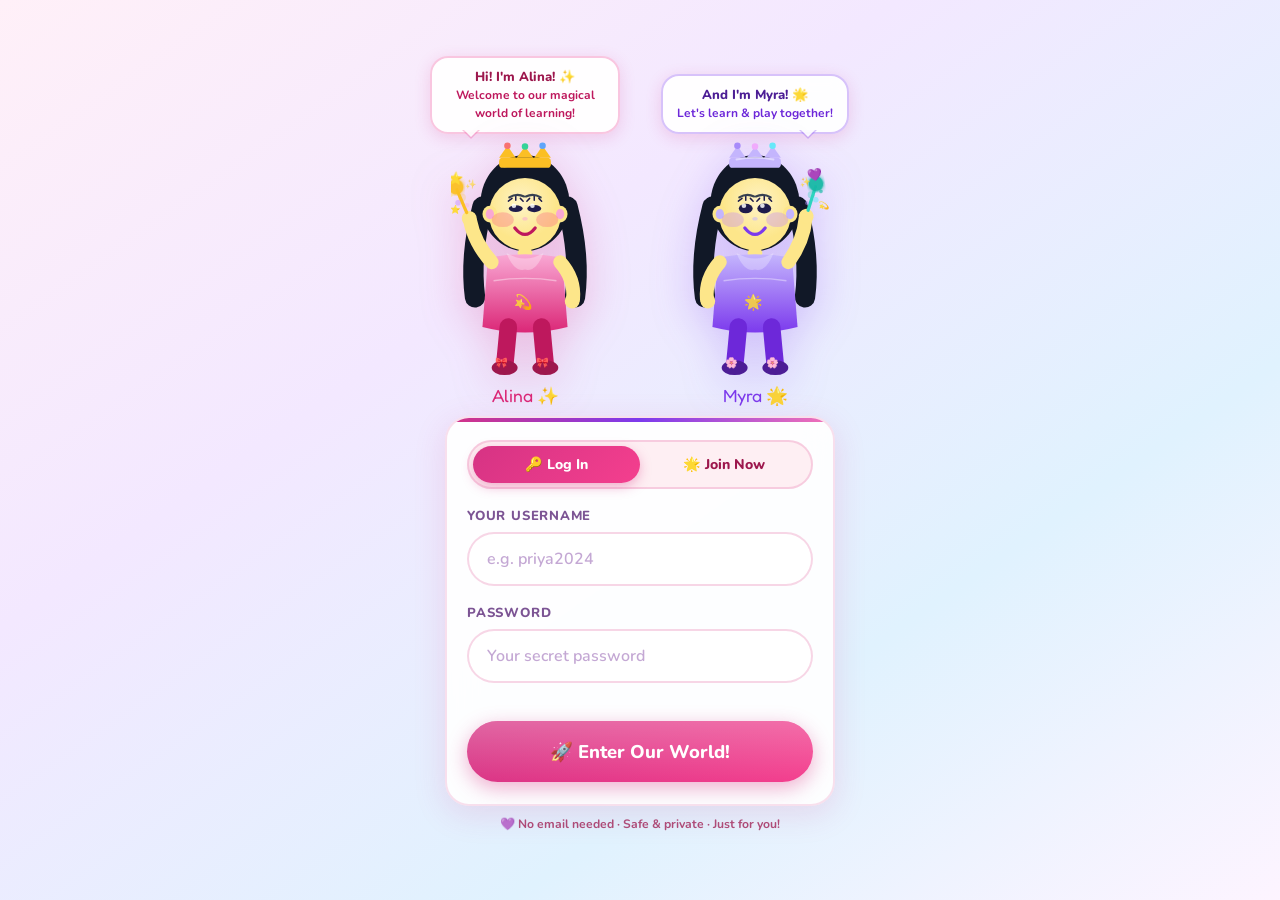
==== commit 6db1cffb: "Kids" ====
--- a/index.html
+++ b/index.html
@@ -463,7 +463,13 @@
     if(p.length<6){e.textContent="Password needs at least 6 characters! 🔒";return;}
     b.disabled=true; b.textContent="Creating your world... 🌟"; e.textContent="";
     try { await register({username:u,displayName:n,password:p,gradeId:g,avatarType:selectedAvatar}); window.location.href="pages/dashboard.html"; }
-    catch(err){ e.textContent=err.message?.includes("already")?"Username taken! Try another 💜":"Something went wrong. Try again! 💜"; b.disabled=false; b.innerHTML="🌟 Create My Account!"; }
+    catch(err){
+      console.error("Registration error:", err);
+      if(err.message?.includes("already registered") || err.message?.includes("already been registered")) e.textContent="That username is already taken! Try another one 💜";
+      else if(err.message?.includes("Password")) e.textContent="Password must be at least 6 characters 🔒";
+      else e.textContent="Could not create account: " + (err.message || "Unknown error") + " — try again 💜";
+      b.disabled=false; b.innerHTML="🌟 Create My Account!";
+    }
   };
 
   document.addEventListener("keydown", e => {
